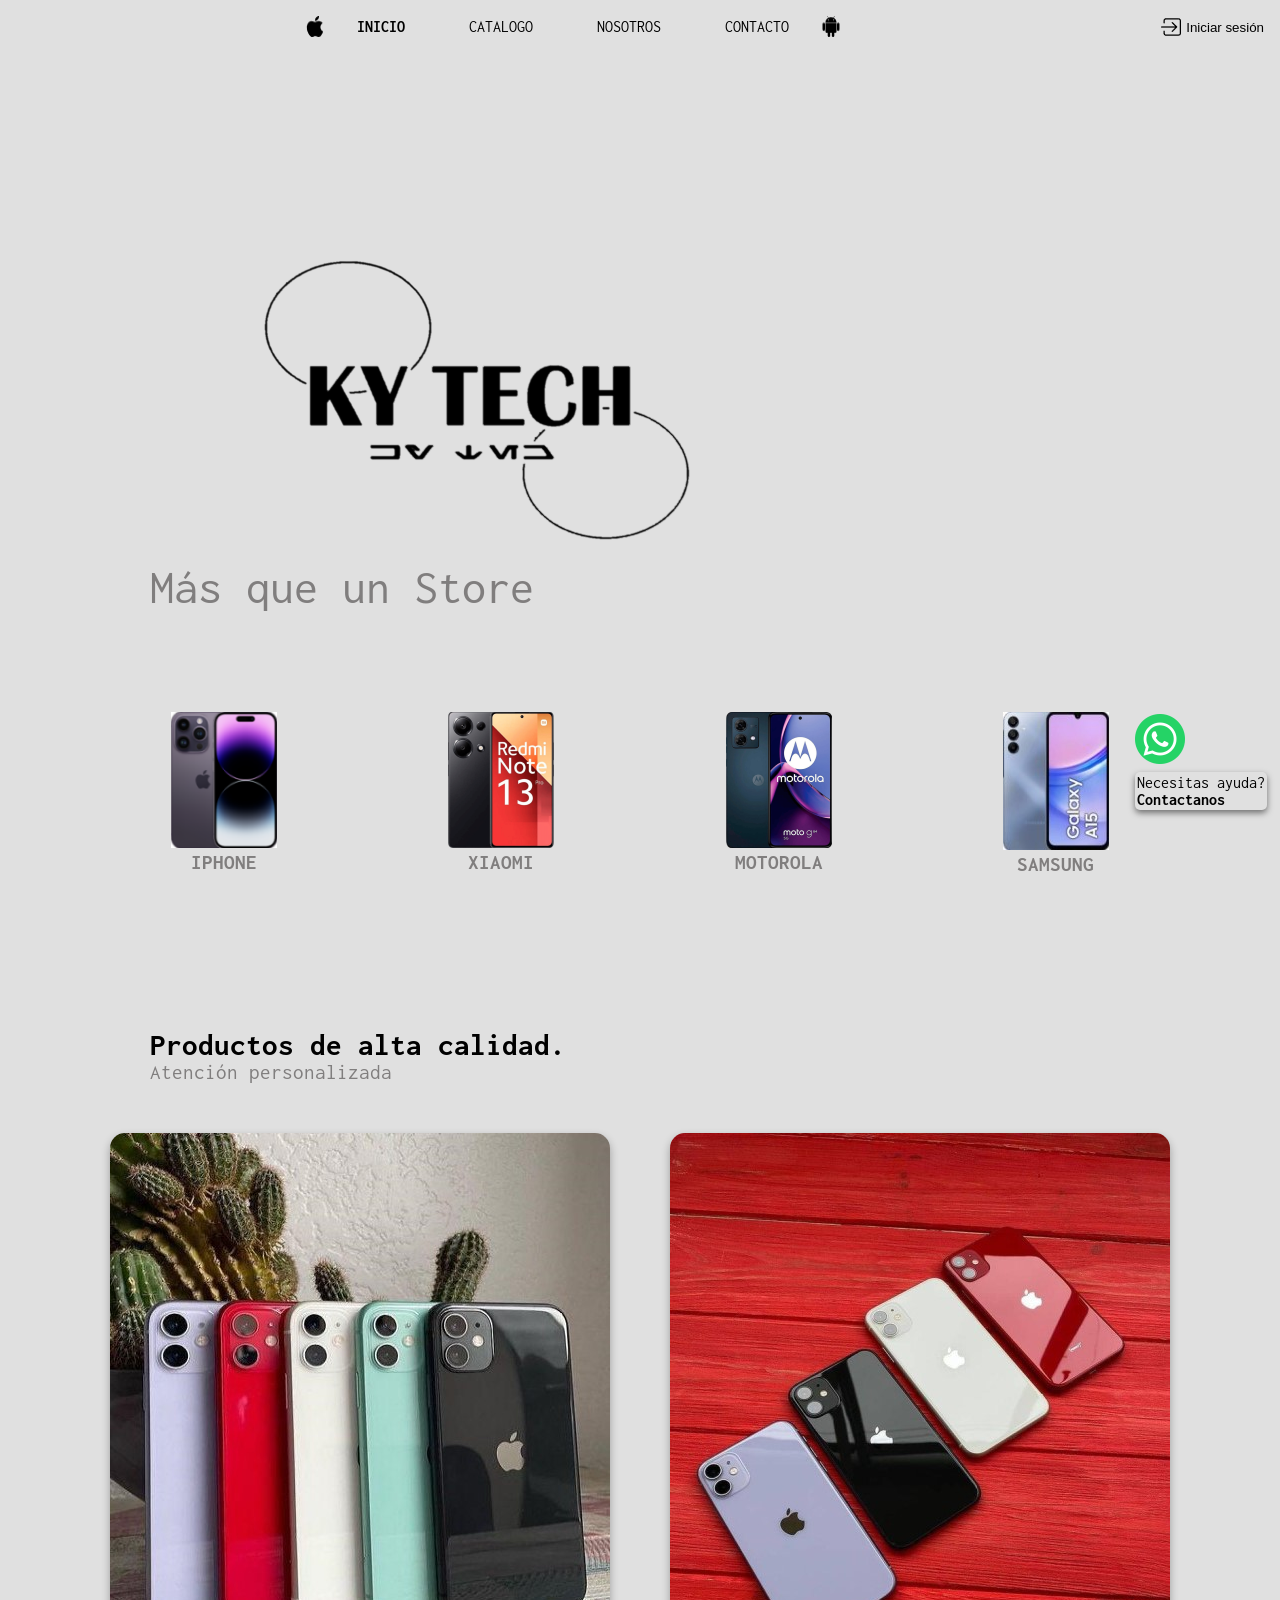
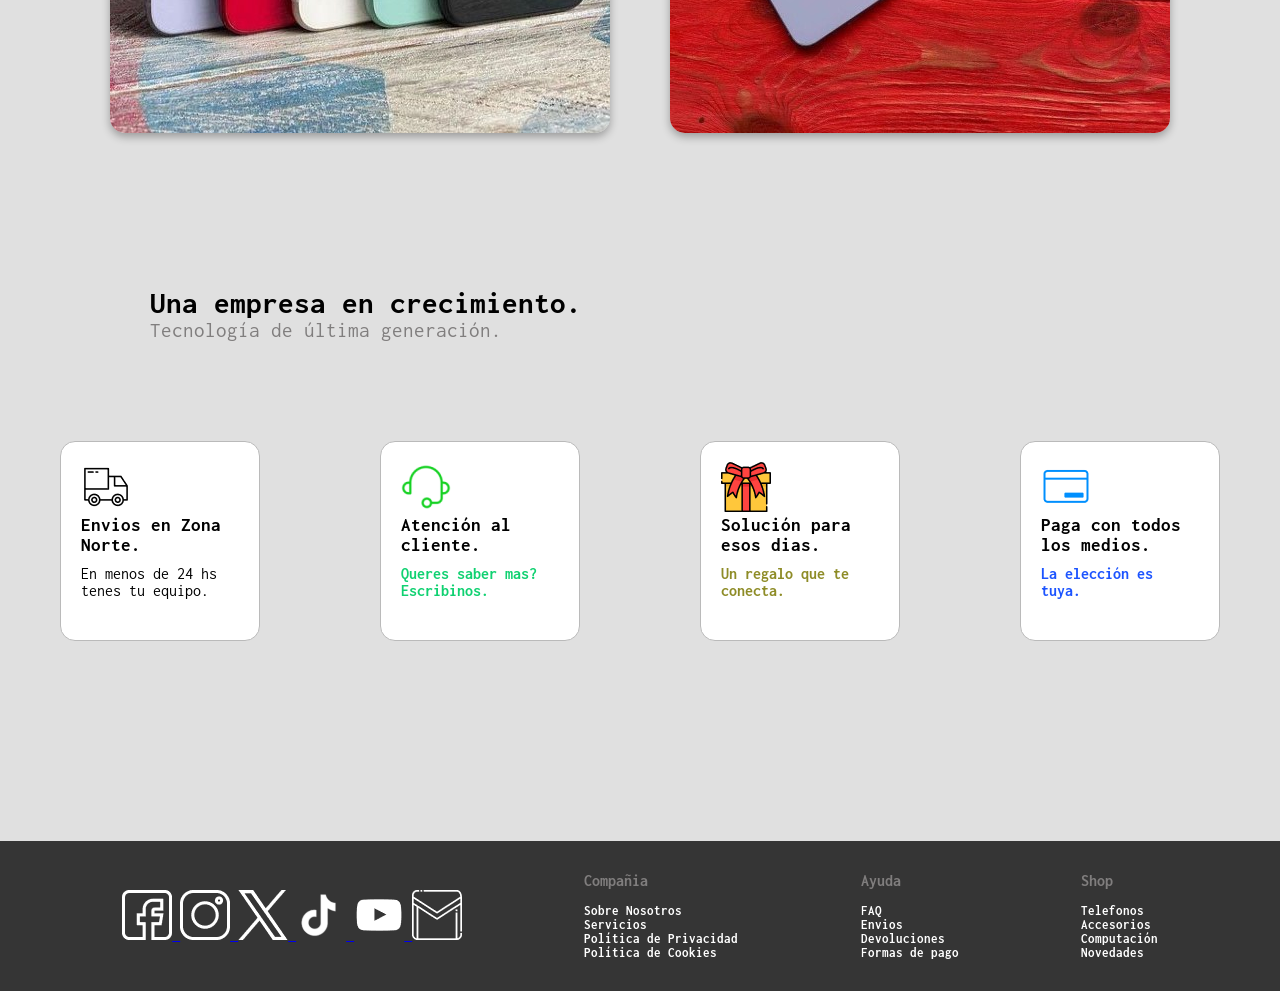
==== index.html @ 054b1865 "telefono en whatsapp y actualice README" ====
<!DOCTYPE html>
<html lang="en">
<head>
    <meta charset="UTF-8">
    <meta name="viewport" content="width=device-width, initial-scale=1.0">
    <!-- JS -->
    <script defer src="./Js/sesion.js"></script>  
    <!-- CSS -->
    <link rel="stylesheet" href="./Style/style.css">
    <!-- FONTS Y FAVICON-->
    <link rel="preconnect" href="https://fonts.googleapis.com">
    <link rel="preconnect" href="https://fonts.gstatic.com" crossorigin>
    <link href="https://fonts.googleapis.com/css2?family=Inconsolata:wght@200..900&family=Pixelify+Sans:wght@400..700&display=swap" rel="stylesheet">
    <link rel="icon" href="./Assets/icons/android.png">
    <title>Inicio</title>
</head>
<body>
    <header>
        <div class="logo">
            <i class="bi bi-arrow-left"></i>
        </div>
        <div class="menuPrincipal">
            <img src="./assets/icons/apple.png" alt="icono apple">
            <ul class="menuPrincipalLista">
                <li class="selected"><a href="./index.html">inicio</a></li>
                <li><a href="./Pages/catalogo.html">catalogo</a></li>
                <li><a href="./Pages/nosotros.html">nosotros</a></li>
                <li><a href="./Pages/contacto.html">contacto</a></li>
            </ul>
            <img src="./assets/icons/android.png" alt="icono celular">
        </div>
        <div class="menuHidden"> 
            <input type="checkbox" class="toggle"> 
            <label for="toggle"><img class="hamburguesa" src="./assets/icons/menu1.png" alt="icono de menu desplegable"></label> 
            <nav class="menu">
                <ul>   
                    <li><a class="activo" href="./index.html">inicio</a></li>
                    <li><a href="./Pages/catalogo.html">catalogo</a></li>
                    <li><a href="./Pages/nosotros.html">nosotros</a></li>
                    <li><a href="./Pages/contacto.html">contacto</a></li>
                </ul>
            </nav>     
        </div>    
        <div class="log">
            <img src="./assets/icons/sesion.png" alt="icono de inicio de sesión">
            <div class="logIn">
                <button class="botonLog"><a id="botonCambiar" href="./Pages/registro.html">Iniciar sesión</a></button>
            </div>
            <div class="logOut"></div>
        </div>
    </header>
    <main>
        <div class="cabecera">
            <section class="titulo">
                <div id="logoTitulo"><img src="./assets/images/Ky Tech.png" alt="logo Ky Tech"></div>
                <p>Más que un Store</p>
            </section>    
        </div>
        <section class="marca">
            <div class="modelo">
                <a href="./Pages/catalogo.html">
                    <img src="./assets/images/iphone.png" alt="imagen de Iphone 11">
                    <p>Iphone</p>
                </a>
            </div>
            <div class="modelo">
                <a href="./Pages/catalogo.html">
                    <img src="./assets/images/Xiaomi.png" alt="Imagen de Xiaomi NOTE 13">
                    <p>Xiaomi</p>
                </a>
            </div>
            <div class="modelo">
                <a href="./Pages/catalogo.html">
                    <img src="./assets/images/Motorola.png" alt="Imagen de Motorola G84">
                    <p>Motorola</p>
                </a>        
            </div>
            <div class="modelo">
                <a href="./Pages/catalogo.html">
                    <img src="./assets/images/samsung.jpg" alt="Imagen de Samsung A15">
                    <p>Samsung</p>
                </a>
            </div>
        </section>
        <section class="seccion">
            <h2>Productos de alta calidad.</h2>
            <p>Atención personalizada</p>
        </section>
        <section id="publicidad">
            <a href="./Pages/Catalogo.html" id="uno" target="_blank"><img src="./assets/images/publicidad1.jpg" alt="imagen de telefonos Iphone"></a>
            <a href="./Pages/Catalogo.html" id="dos" target="_blank"><img src="./assets/images/publicidad2.jpg" alt="imagen de telefonos Iphone"></a>
        </section>
        <section class="seccion">
        <h2>Una empresa en crecimiento.</h2>
        <p>Tecnología de última generación.</p>
        </section>
        <section id="botones">
            <div class="botones">
                <a href="">
                    <img src="./assets/icons/camion.png" alt="icono de un camion">
                    <h3>Envios en Zona Norte.</h3>
                    <p>En menos de 24 hs tenes tu equipo.</p>
                </a>
            </div>
            <div class="botones">
                <a href="">
                    <img src="./assets/icons/auriculares.png" alt="icono de atencion al cliente">
                    <h3>Atención al cliente.</h3>
                    <p id="auriculares">Queres saber mas? Escribinos.</p>
                </a>
            </div>
            <div class="botones">
                <a href="">
                    <img src="./assets/icons/caja-de-regalo.png" alt="icono de regalo">
                    <h3>Solución para esos dias.</h3>
                    <p id="regalo">Un regalo que te conecta.</p>
                </a>
            </div>
            <div class="botones">
                <a href="">
                    <img src="./assets/icons/comprar.png" alt="icono de una tarjeta de crédito">
                    <h3>Paga con todos los medios.</h3>
                    <p id="tarjeta">La elección es tuya.</p>
                </a>
            </div>
        </section>
    </main>
    <footer>
        <div class="footer">
            <div class="redes">
                <a href="https://www.facebook.com/profile.php?id=61588378361395" target="_blank">
                    <img src="./assets/icons/facebook.png" alt="icono de Facebook">
                </a>
                <a href="https://www.instagram.com/kyberkytech/" target="_blank">
                    <img src="./assets/icons/instagram.png" alt="icono de Instagram">
                </a>
                <a href="https://x.com/KyTech_Ok" target="_blank">
                    <img src="./assets/icons/twitter.png" alt="icono de Twitter">
                </a>
                <a href="https://www.tiktok.com/@kytech_ok" target="_blank">
                    <img src="./assets/icons/tiktok2.png" alt="icono de TikTok">
                </a>
                <a href="https://www.youtube.com/@KyTech_Ok" target="_blank">
                    <img src="./assets/icons/youtube2.png" alt="icono de Youtube">
                </a>
                <a href="mailto:info@kytech.com.ar" target="_blank">
                    <img src="./assets/icons/gmail.png" alt="icono de Gmail">
                </a>
            </div>
            <div class="item1">
                <h4>Compañia</h4>
                <a href="./Pages/nosotros.html" target="_blank"><h5>Sobre Nosotros</h5></a>
                <a href="./Pages/nosotros.html" target="_blank"><h5>Servicios</h5></a>
                <a href="./Pages/construccion.html" target="_blank"><h5>Política de Privacidad</h5></a>
                <a href="./Pages/construccion.html" target="_blank"><h5>Política de Cookies</h5></a>
            </div>
            <div class="item2">
                <h4>Ayuda</h4>
                <a href="./Pages/construccion.html" target="_blank"><h5>FAQ</h5></a>
                <a href="./Pages/construccion.html" target="_blank"><h5>Envios</h5></a>
                <a href="./Pages/construccion.html" target="_blank"><h5>Devoluciones</h5></a>
                <a href="./Pages/construccion.html" target="_blank"><h5>Formas de pago</h5></a>
            </div>
            <div class="item3">
                <h4>Shop</h4>
                <a href="./Pages/catalogo.html" target="_blank"><h5>Telefonos</h5></a>
                <a href="./Pages/catalogo.html" target="_blank"><h5>Accesorios</h5></a>
                <a href="./Pages/catalogo.html" target="_blank"><h5>Computación</h5></a>
                <a href="./Pages/catalogo.html" target="_blank"><h5>Novedades</h5></a>
            </div>
        </div>
        <section class="whatsapp">
            <a href="https://wa.me/5491136682292?text=Hola%20quiero%20hacer%20una%20consulta" target="_blank">
                <img src="./assets/icons/social.png" alt="icono de whatsapp">
                <p>Necesitas ayuda?<br><b>Contactanos</b></p>
            </a>
        </section>
    </footer>
</body>
</html>
---- Style/style.css ----
:root {
  --clr-white:rgb(255, 255, 255);
  --clr-pale:rgb(224, 224, 224);
  --clr-black:rgb(0, 0, 0);
  --clr-grey:rgb(128, 126, 126);
  --clr-darkGrey: rgb(53, 53, 53);
  --clr-red: rgb(253, 48, 48);
}

* {
  margin: 0;
  padding: 0;
  box-sizing: border-box;
}

html, body {
    height: 100%;
    margin: 0;
    display: flex;
    flex-direction: column;
    justify-content: space-between;
    font-family: "Inconsolata", monospace;
    font-optical-sizing: auto;
    font-weight: 400;
    font-style: normal;
    font-variation-settings: "wdth" 100;
  }

body {
    background-color: var(--clr-pale);
}

h1, h2, h3, h4, p {
  cursor:default;
}

/*  *//*  *//*  *//*  *//*  *//*  *//*  *//* NAVBAR *//*  *//*  *//*  *//*  *//*  *//*  *//*  */

header{
  display: flex;
  flex-direction: row;
  justify-content: space-between;
}

.logo {
  color: var(--clr-pale);
}

.menuPrincipal {
  display: flex;
  flex-direction: row;
  padding: 1rem;
}

.menuPrincipal img {
  align-items: center;
}

.menuPrincipalLista{
  display: flex;
  justify-content: center;
}

.menuPrincipalLista li {
  margin: 0 30px;
}

.menuPrincipalLista a {
  position: relative;
  display: block;
  padding: 2px;
}

.menuPrincipalLista a::before {
  content: '';
  position: absolute;
  bottom: 0;
  left: 0;
  width: 100%;
  height: 2px;
  background: linear-gradient(to right, rgb(0, 0, 0), rgb(46, 46, 46), rgb(93, 93, 93));
  z-index: 1;
  transform: scaleX(0);
  transform-origin: center;
  transition: transform 0.5s ease-in-out;
}

.menuPrincipalLista a:hover::before {
  transform: scaleX(1);
}

.botonLog a {
  text-decoration: none;
  color: var(--clr-black);
}

ul li {
  list-style: none;
}

ul li a {
  text-decoration: none;
  list-style: none;
  color: var(--clr-black);
  text-transform: uppercase;
}

.selected a {
  color: var(--clr-black);
  font-weight: 700;
}

.log {
  display: flex;
  flex-direction: row;
  align-items: center;
  padding: 1rem;
}

.botonLog {
  border: none; 
  color: var(--clr-black);
  background-color: var(--clr-pale);
  padding-left: 5px;
  cursor:pointer;
}

.botonLog:hover {
  border: none; 
  color: var(--clr-black);
  background-color: var(--clr-pale);
  box-shadow: none;
}

.menuHidden {
  display: none;
  background-color: var(--clr-pale);
  width: 100%;
  margin: 0;
  padding: 5px 0; 
}

.menuHidden #toggle {
  cursor: pointer; 
}

.menuHidden label {
  cursor: pointer; 
}

.menuHidden .menu {
  padding: 0px 20px; 
}

.menuHidden .menu ul {
  display: flex;
  flex-direction: row;
  justify-content: space-evenly;
  height: 100%; 
}

.menuHidden .menu ul li {
  padding-left: 5px;
  height: 100%;
  list-style: none; 
}

.menuHidden .menu ul li a {
  width: 100%;
  height: 100%;
  background-color: var(--clr-pale);
  font-size: large;
  font-weight: 900;
  text-decoration: none;
  color: var(--clr-grey);
  text-transform: uppercase;
  transition: all 300ms ease; 
}

.menuHidden .menu ul li a:hover {
  box-shadow: 0 0 10px 0 var(--clr-grey) inset, 0 0 10px 4px var(--clr-grey); 
}

.menuHidden .menu ul li img {
  padding-left: 10px; 
}

.header_inferior .menu ul .activo {
  color: rgba(80, 78, 78, 0.8); 
}

/*  *//*  *//*  *//*  *//*  *//*  *//* BODY *//*  *//*  *//*  *//*  *//*  *//*  *//*  *//*  */

.nombre {
  color: var(--clr-black);
}

.cabecera {
  display: flex;
  flex-direction: row;
  justify-content: space-between;
  padding: 200px 0 100px 0;
}

.titulo {
  padding-left: 150px;
  font-size: 3rem;
}

.titulo p {
  color: var(--clr-grey);
}

#logoTitulo {
  align-items: center;
}

.marca {
  display: flex;
  flex-direction: row;
  justify-content: space-evenly;
}

.modelo p {
  font-weight: 700;
  font-size: 1.3rem;
  color: var(--clr-grey);
  text-align: center;
}

.modelo a {
  text-decoration: none;
  color: var(--clr-black);
}

.modelo a:hover {
  text-decoration: underline;
}

#publicidad {
  display: flex;
  justify-content:space-evenly;
  margin: 50px;
}

#publicidad img {
  transform: scale(1);
  transition: transform 0.5s ease-out, box-shadow 0.5s ease-out, border-radius 0.5s ease-out;
  box-shadow: 0px 4px 8px rgba(0, 0, 0, 0.3);
  border-radius: 15px;
}

#publicidad img:hover {
  transform: scale(1.02);
  transition: transform 0.3s ease;
  border-radius: 15px;
  box-shadow: 0px 6px 12px rgba(0, 0, 0, 0.4);
}

.seccion {
  margin: 150px 0 0 150px;
  font-size: 1.3rem;
}

.seccion p {
  color: var(--clr-grey);
}

/*  *//*  *//*  *//*  *//*  *//*  *//* BOTONES *//*  *//*  *//*  *//*  *//*  *//*  *//*  *//*  */

#botones {
  display: flex;
  flex-direction: row;
  justify-content:space-around;
  margin: 100px 0 200px 0;
}

.botones {
  background-color: var(--clr-white);
  border: 0.5px solid rgb(186, 186, 186);
  padding: 20px;
  border-radius: 15px;
  height: 200px;
  width: 200px;
}

.botones:hover {
  transform: scale(1.02);
  transition: transform 0.3s ease;
  border-radius: 15px;
  box-shadow: 0px 6px 12px rgba(0, 0, 0, 0.4);
}

.botones p {
  margin-top: 10px;
  color: var(--clr-black);
}

.botones a {
  text-decoration: none;
}

.botones h3 {
  color: var(--clr-black);
}

#auriculares {
  font-weight: 700;
  color: rgb(16, 209, 113);
}

#regalo {
  font-weight: 700;
  color: rgb(142, 140, 39);
}

#tarjeta {
  font-weight: 700;
  color: rgb(28, 84, 255);
}

/*  *//*  *//*  *//*  *//*  *//*  *//* FOOTER *//*  *//*  *//*  *//*  *//*  *//*  *//*  *//*  */

footer{
  width: 100%;
}

.footer {
  display: flex;
  justify-content: space-evenly;
  height: 150px;
  background-color: var(--clr-darkGrey);
  align-items: center;
}

.item1 a {
  text-decoration: none;
}

.item2 a {
  text-decoration: none;
}

.item3 a {
  text-decoration: none;
}

h4 {
  margin-bottom: 15px;
  color: var(--clr-grey);
}

h5 {
  color: var(--clr-white);
}

h5:hover {
  color: rgb(141, 141, 141);
}

/*  *//*  *//*  *//*  *//*  *//*  *//* BOTON WHATSAPP *//*  *//*  *//*  *//*  *//*  *//*  *//*  *//*  */

.whatsapp {
  position: fixed;
  bottom: 10%;
  right: 1%;
}

.whatsapp a {
  text-decoration: none;
}

.whatsapp p {
  color: var(--clr-black);
  background-color: var(--clr-pale);
  margin-top: 5px;
  padding: 2px;
  border-radius: 5px;
  box-shadow: 0px 3px 6px rgba(0, 0, 0, 0.5);
}

/*  *//*  *//*  *//*  *//*  *//*  *//* PAGINA EN CONSTRUCCION *//*  *//*  *//*  *//*  *//*  *//*  *//*  *//*  */

#construccion {
  background: url(../assets/images/en_desarrollo.png) no-repeat center;
}

/*  *//*  *//*  *//*  *//*  *//*  *//* PAGINA NOSOTROS *//*  *//*  *//*  *//*  *//*  *//*  *//*  *//*  *//*  */

#tituloNosotros {
  text-align: center;
  font-size: 3rem;
  color: var(--clr-grey);
  padding: 100px 0;

}

.nosotros {
  display: flex;
  flex-direction: row;
}

.nosotrosParrafo {
  font-size: 1rem;
  padding: 50px;
  text-align: justify;
}

.nosotros img {
  margin: 20px;
  border-radius: 1rem;
}

/*  *//*  *//*  *//*  *//*  *//*  *//* PAGINA CONTACTO *//*  *//*  *//*  *//*  *//*  *//*  *//*  *//*  *//*  */

#mainContacto {
  display: flex;
  flex-direction: row;
  justify-content: space-between;
}

#info {
  display: flex;
  flex-direction: column;
  align-items: center;
  justify-content: center;
  background-color: var(--clr-darkGrey);
  border-radius: 1rem;
  margin-left: 10px;
  transition: box-shadow 0.3s ease-in-out;
}

#info:hover{
  box-shadow: 5px 8px 16px rgba(0, 0, 0, 0.6);
}

#tituloContacto {
  color: var(--clr-white);
}

#tituloContacto2 {
  color: var(--clr-white);
}

#parrafoContacto {
  color: var(--clr-white);
  margin: 20px 100px;
  text-align:justify;
}

#formulario {
  display: flex;
  flex-direction: column;
  align-items: center;
}

form {
  padding: 30px 200px 0 200px;
  display: flex;
  flex-direction: column;
  align-items: center;
}

#nombreContacto, #apellidoContacto, #email, #telefono {
  width: 300px;
  height: 30px;
  background-color: var(--clr-pale);
  border-style: none;
  border-bottom-style: double;
}

input:focus {
  outline: none;
}

textarea {
  width: 300px;
  background-color: var(--clr-pale);
}

#enviar {
  border: none; 
  color: var(--clr-white); 
  padding: 14px 28px; 
  cursor: pointer; 
  border-radius: 5px; 
  margin: 5px;
  background-color: var(--clr-darkGrey);
  transition: box-shadow 0.3s ease-in-out;
}

#enviar:hover {
  color: var(--clr-black);
  background-color: rgb(175, 175, 175);
  box-shadow: 0px 8px 16px rgba(0, 0, 0, 0.3);
}

#estamos {
  font-size: 2rem;
  color: var(--clr-white);
}

/*  *//*  *//*  *//*  *//*  *//*  *//* PAGINA CATALOGO *//*  *//*  *//*  *//*  *//*  *//*  *//*  *//*  *//*  */

.mainCompras {
  display: grid;
  grid-template-columns: 1fr 4fr;
}

aside {
  padding: 3rem 2rem;
  padding-right: 0;
  position: sticky;
  top: 0;
  display: flex;
  flex-direction: column;
  justify-content: start;
}

.botonMenu {
  background-color: transparent;
  color: var(--clr-black);
  border: 0;
  font-size: 1rem;
  cursor: pointer;
  display: flex;
  align-items: center;
  gap: 1rem;
  padding: 1rem;
  font-size: 0.9rem;
  font-weight: 600;
}

.botonCarrito {
  font-size: 1.1rem;
  font-weight: 800;
  color: var(--clr-black);
  margin-top: 2rem;
}

#numero1 {
  background-color: var(--clr-black);
  color: var(--clr-pale);
  padding: .25rem;
  border-radius: .25rem;
}

#marcas {
  display: flex;
  flex-direction: column;
  gap: 0.5rem;
  position: fixed;
  text-transform: uppercase;
  font-weight: bold;
}

#marcas p {
  color: var(--clr-red);
  margin: 50px 0 20px 0;
}

#marcas li {
  cursor: pointer;
}

.marca-item:hover {
  background-color: var(--clr-white);
}

#items {
  display: flex;
  flex-direction: column;
  background-color: var(--clr-white);
  margin: 10px;
  margin-left: 0;
  border-radius: 20px;
  padding: 20px 0;
  overflow: hidden;
  max-width: 100%;
}

#items input{
  margin: 0 5px;
  width: 30%;
}

#items button{
  margin: 0 5px;
  padding: 6px;
}

.headCatalogo{
  display: flex;
  flex-direction: row;
  justify-content: start;
  align-items: center;
}

.headCatalogo #select1 {
  margin-right: 20px;
}

.headCatalogo #select2 {
  margin-left: 2px;
}

#tituloCatalogo {
  padding: 30px 0 30px 50px;
  color: var(--clr-grey);
  text-transform: uppercase;
}

#contenedorProductos{
  display: grid;
  grid-template-columns: repeat(4, 1fr);
  gap: 20px;
  padding: 20px;
  box-sizing: border-box;
  justify-items: center;
}

#contenedorProductos div h3{
  margin: 5px;
}

#contenedorProductos div p{
  margin: 2px 5px;
}

.contenedor {
  margin-left: 20px;
}

.productoImagen {
  max-width: 100%;
  border-radius: 30px;
}

.modelo {
  padding-bottom: 3px;
  text-transform: uppercase;
}

.precio {
  padding-bottom: 7px;
}

.agregar {
  border: 2px solid var(--clr-grey);
  border-radius: 5px;
  background-color:var(--clr-grey);
  color: var(--clr-pale);
  padding: 10px;
  text-transform: uppercase;
  cursor: pointer;
  margin-bottom: 20px;
  transition: box-shadow 0.3s ease-in-out;
}

.agregar:hover {
  color: var(--clr-black);
  background-color: rgb(175, 175, 175);
  box-shadow: 0px 8px 16px rgba(0, 0, 0, 0.3);
}

/*  *//*  *//*  *//*  *//*  *//*  *//* PAGINA CARRITO *//*  *//*  *//*  *//*  *//*  *//*  *//*  *//*  *//*  */

#items {
  background-color: var(--clr-white);
}

#items h4 {
  margin: 40px 40px 10px 40px;
  color: var(--clr-black);
  font-weight: bold;
  text-transform: uppercase;
}

#items #total {
  margin: 0 10px 0 40px;
  color: rgb(255, 116, 116);
  width: fit-content;
  text-align: center;
}

#items #vaciar{
  margin: 40px 40px 10px 40px;
  border: 2px solid var(--clr-grey);
  border-radius: 5px;
  background-color:var(--clr-red);
  color: var(--clr-pale);
  padding: 10px;
  text-transform: uppercase;
  cursor: pointer;
  margin-bottom: 20px;
  transition: box-shadow 0.3s ease-in-out;
}

#items #vaciar:hover {
  color: var(--clr-black);
  background-color: rgb(255, 139, 139);
  box-shadow: 0px 8px 16px rgba(0, 0, 0, 0.3);
}

.itemCarrito {
  display: flex;
  text-align: center;
  align-items: center;
  margin: 0 20px;
}

.itemCarrito div {
  width: 100%;
}

.botonVolver {
  font-size: 1rem;
}

#contenedorCarrito {
  display: flex;
  flex-direction: column;
  gap: 1.5rem;
  margin: 0 40px;
}

.carritoVacio {
  font-size: 1.5rem;
  color: var(--clr-grey);
  font-weight: 400;
  margin-left: 50px;
}

.carritoProductos {
  display: flex;
  flex-direction: column;
  gap: 1rem;
}

.carritoProducto {
  display: flex;
  justify-content: space-between;
  align-items: center;
  background-color: var(--clr-pale);
  color: var(--clr-grey);
  padding: .5rem;
  padding-right: 1.5rem;
  border-radius: 10px;
}

.carritoProducto div {
  width: 100%;
}

.carritoProducto div small {
  color: var(--clr-black);
  font-weight: bold;
}

.carritoProductoEliminar {
  border: 0;
  border-radius: 5px;
  background-color: transparent;
  color: rgb(255, 0, 0);
  cursor: pointer;
  background-color: var(--clr-white);
  padding: 5px;
  cursor: pointer;
}

.carritoProductoEliminar:hover {
  background-color: var(--clr-pale);
  box-shadow: 0px 2px 4px rgba(0, 0, 0, 0.3);
}

#total {
  color: var(--clr-black);
  font-weight: 900;
  caret-color: transparent;
  user-select: none; 
  pointer-events: none;
}

.deleteCarrito {
  color: var(--clr-white);
  background-color: var(--clr-red);
  padding: 2px;
  border-radius: 3px;
  border: 1px solid var(--clr-dark);
  cursor: pointer;
}

.deleteCarrito:hover {
  color: var(--clr-red);
  background-color: var(--clr-pale);
  box-shadow: 0px 8px 16px rgba(243, 40, 40, 0.3);
}

#finalizarCompra {
  background-color: rgb(11, 24, 146);
  padding: 2px;
  border-radius: 3px;
  border: 1px solid var(--clr-dark);
  color: var(--clr-white);
}

#finalizarCompra:hover {
  color: var(--clr-darkGrey);
  background-color: rgb(38, 84, 184);
  box-shadow: 0px 8px 16px rgba(243, 40, 40, 0.3);
  color: var(--clr-pale);
}

#menuTotal div {
  align-items: center;
}

#menuTotal div img {
  margin: 0 10px 0 40px;
}

#cancelar {
  border: none; 
  color: var(--clr-black);
  background-color: var(--clr-pale);
  cursor:pointer;
}

#cancelar:hover {
  border: none; 
  color: var(--clr-pale);
  background-color: var(--clr-black);
  box-shadow: none;
}

.modificarCantidad{
  display: flex;
  flex-direction: row;
  align-items: center;
  justify-content: center;
}

.disminuir, .incrementar{
  background-color: rgb(68, 89, 109);
  color: var(--clr-white);
  cursor: pointer;
  border-radius: 5px;
}

.cantidad{
  font-weight: 900;
  color: var(--clr-red);
}

/*  *//*  *//*  *//*  *//*  *//*  *//* LOGIN *//*  *//*  *//*  *//*  *//*  *//*  *//*  *//*  *//*  */

.form {
  height: 100px;
  display: flex;
  align-items: center;
}

.tituloLogin {
  padding-bottom: 10px;
}

.formularioLogin{
  height: 65vh;
}

.formularioLogin input {
  width: 250px;
  height: 40px;
  background-color: var(--clr-pale);
  border: 2px solid var(--clr-grey);
  padding-left: 5px;
}

.formularioLogin input:focus {
  outline: none;
}

.textoLogin{
  padding: 10px 0;
}

.textoLogin a{
  text-decoration: none;
  color: var(--clr-black);
}

.botonLogin {
  border: 2px solid var(--clr-grey);
  border-radius: 5px;
  background-color:var(--clr-grey);
  color: var(--clr-pale);
  padding: 10px;
  text-transform: uppercase;
  cursor: pointer;
  margin-bottom: 20px;
  transition: box-shadow 0.3s ease-in-out;
}

.botonLogin:hover {
  color: var(--clr-black);
  background-color: rgb(175, 175, 175);
  box-shadow: 0px 8px 16px rgba(0, 0, 0, 0.3);
}

.form {
  display: flex;
  flex-direction: column;
}

#contrasenaIncorrecta {
  font-weight: bold;
  color: var(--clr-black);
}

#logoutBoton{
  border: 1px solid var(--clr-grey);
  border-radius: 5px;
  background-color:var(--clr-darkGrey);
  color: var(--clr-pale);
  padding: 1px;
  cursor: pointer;
  transition: box-shadow 0.3s ease-in-out;
}

#logoutBoton:hover {
  color: var(--clr-black);
  background-color: rgb(175, 175, 175);
  box-shadow: 0px 8px 16px rgba(0, 0, 0, 0.3);
}

/*  *//*  *//*  *//*  *//*  *//*  *//* TICKET *//*  *//*  *//*  *//*  *//*  *//*  *//*  *//*  *//*  */

#bodyTicket{
  display: flex;
  flex-direction: column;
  align-items: center;
  justify-content: center;
  padding-top: 50px;
  margin-top: 50px;
  background: url(../Assets/images/ticket.jpg) no-repeat center;
}

#datosUsuario, #productosCarrito{
  padding: 50px ;
  text-align: center;
}

#totalCompra {
  padding-bottom: 100px;
}

#volverInicio {
  border: 1px solid var(--clr-white);
  border-radius: 5px;
  background-color:var(--clr-red);
  color: var(--clr-pale);
  padding: 10px;
  cursor: pointer;
  transition: box-shadow 0.3s ease-in-out;
}

#volverInicio:hover {
  color: var(--clr-black);
  background-color: rgb(175, 175, 175);
  box-shadow: 0px 8px 16px rgba(0, 0, 0, 0.3);
}

/*  *//*  *//*  *//*  *//*  *//*  *//* MEDIA QUERIES *//*  *//*  *//*  *//*  *//*  *//*  *//*  *//*  *//*  */

@media screen and (max-width: 1201px) {
 #publicidad {
    display: flex;
    flex-direction: column;
    align-items: center;
  }
  #uno {
    margin-bottom: 20px;
  }
}

@media screen and (max-width: 992px) {

}

@media screen and (max-width: 768px) {
  .menuPrincipal{
    display: none;
  }

  .menuHidden {
    display: block;
    background-color: var(--clr-pale);
    width: 100%;
    margin: 0;
    padding: 5px 0; 
  }

  .menuHidden label {
    display: initial;
  }

  .menuHidden .menu {
    top: 100%;
    left: 0;
    right: 0;
    display: none;
    padding: 0;
    margin: 0 0 0 30px;
  }

  .menuHidden .menu ul {
    display: flex;
    flex-direction: column;
    justify-content: space-evenly;

    height: 100%; 
  }

  .menuHidden .toggle:checked + label + .menu {
    display: block;
  }

  .titulo{
    padding-left: 100px;
    font-size: 2.5rem;
  }
  .seccion{
    margin-left: 100px;
  }
}

@media screen and (max-width: 600px) {
  
}
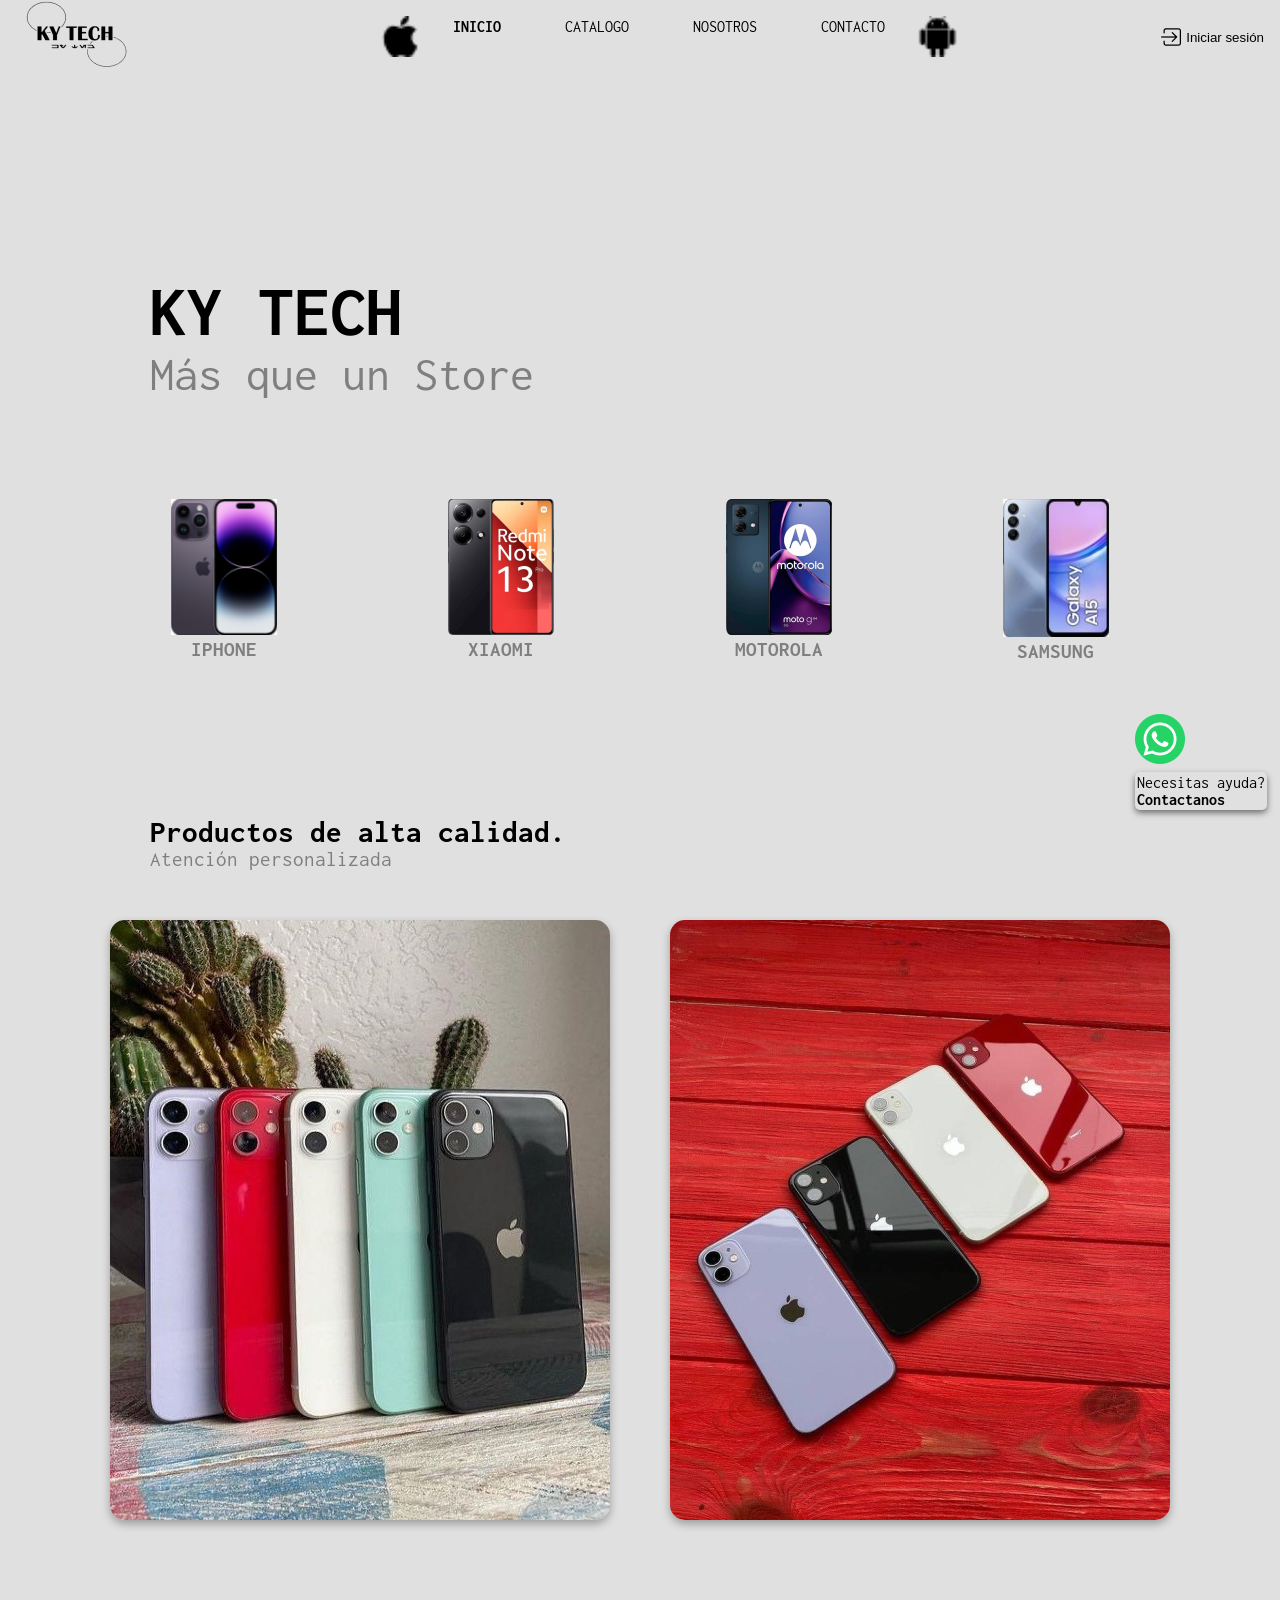
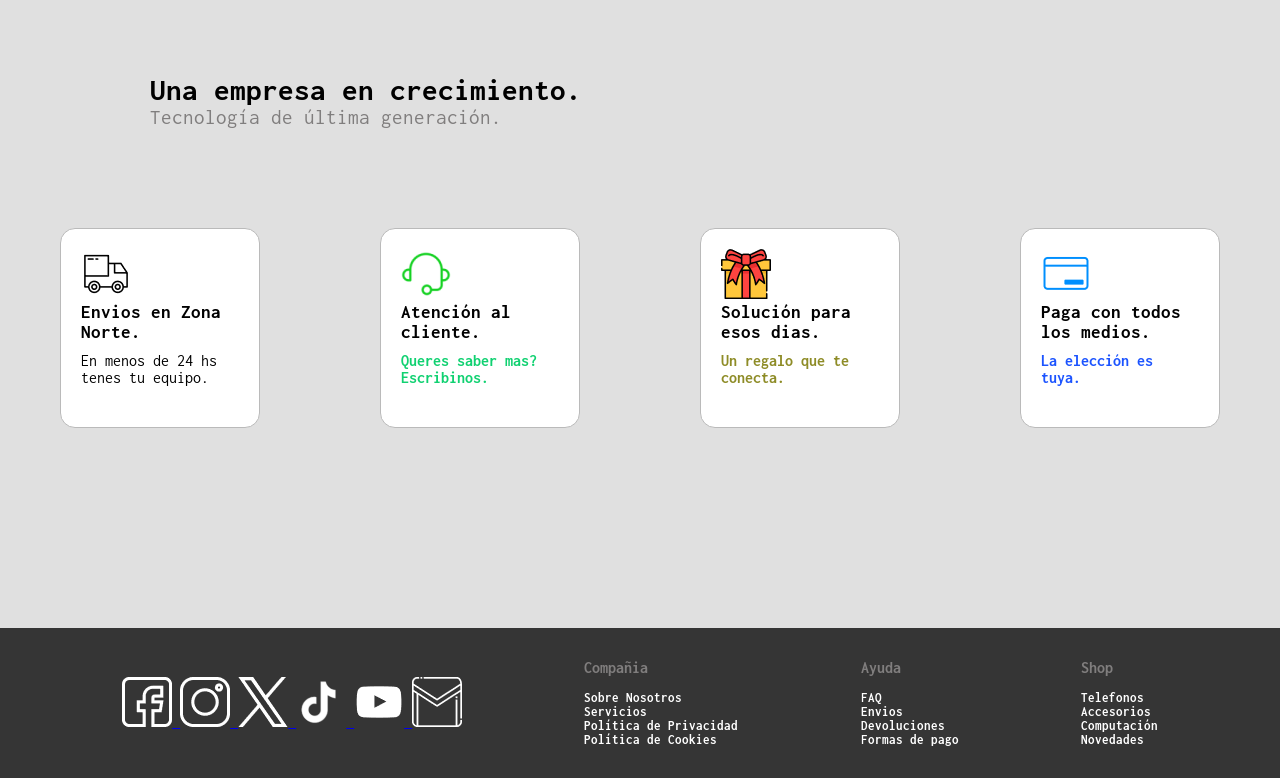
==== commit 0835fe40: "logo en header" ====
--- a/index.html
+++ b/index.html
@@ -17,6 +17,7 @@
 <body>
     <header>
         <div class="logo">
+            <img src="./assets/images/Ky Tech.png" alt="logo Ky T   ech">
             <i class="bi bi-arrow-left"></i>
         </div>
         <div class="menuPrincipal">
@@ -52,7 +53,7 @@
     <main>
         <div class="cabecera">
             <section class="titulo">
-                <div id="logoTitulo"><img src="./assets/images/Ky Tech.png" alt="logo Ky Tech"></div>
+                <h1>KY TECH</h1>
                 <p>Más que un Store</p>
             </section>    
         </div>
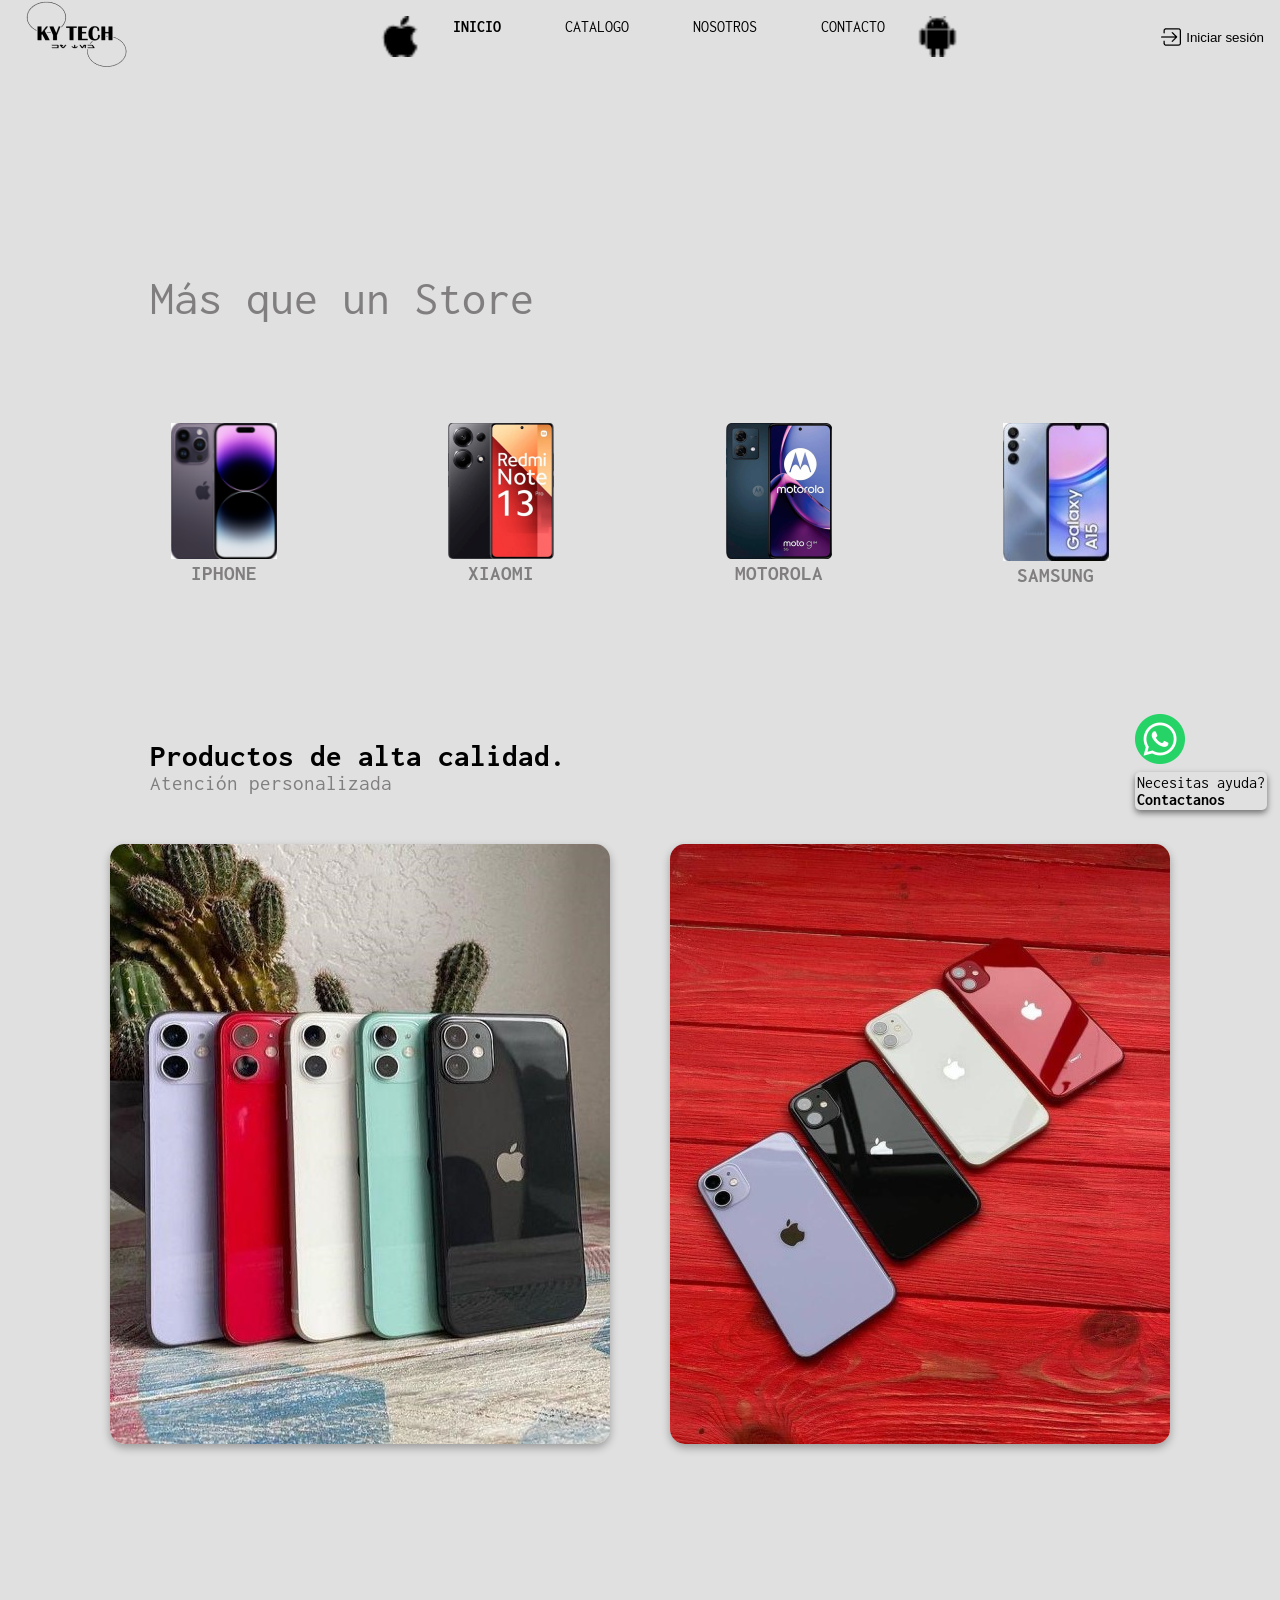
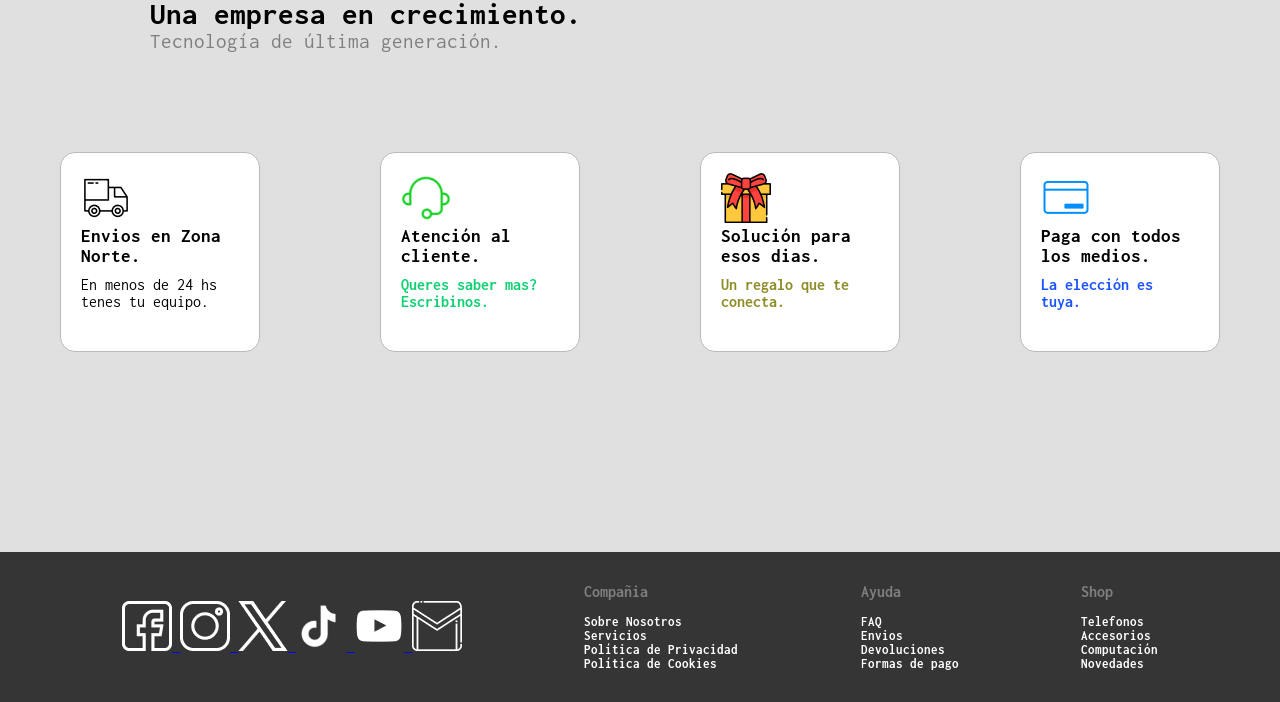
==== commit efccf5c8: "politica de privacidad y cookies" ====
--- a/index.html
+++ b/index.html
@@ -17,7 +17,7 @@
 <body>
     <header>
         <div class="logo">
-            <img src="./assets/images/Ky Tech.png" alt="logo Ky T   ech">
+            <img src="./assets/images/Ky Tech.png" alt="logo Ky Tech">
             <i class="bi bi-arrow-left"></i>
         </div>
         <div class="menuPrincipal">
@@ -53,7 +53,6 @@
     <main>
         <div class="cabecera">
             <section class="titulo">
-                <h1>KY TECH</h1>
                 <p>Más que un Store</p>
             </section>    
         </div>
@@ -152,8 +151,8 @@
                 <h4>Compañia</h4>
                 <a href="./Pages/nosotros.html" target="_blank"><h5>Sobre Nosotros</h5></a>
                 <a href="./Pages/nosotros.html" target="_blank"><h5>Servicios</h5></a>
-                <a href="./Pages/construccion.html" target="_blank"><h5>Política de Privacidad</h5></a>
-                <a href="./Pages/construccion.html" target="_blank"><h5>Política de Cookies</h5></a>
+                <a href="./Pages/privacidad.htm" target="_blank"><h5>Política de Privacidad</h5></a>
+                <a href="./Pages/cookies.html" target="_blank"><h5>Política de Cookies</h5></a>
             </div>
             <div class="item2">
                 <h4>Ayuda</h4>
--- a/Style/style.css
+++ b/Style/style.css
@@ -385,6 +385,35 @@
   background: url(../assets/images/en_desarrollo.png) no-repeat center;
 }
 
+
+/*  *//*  *//*  *//*  *//*  *//*  *//* PAGINA LEGALES *//*  *//*  *//*  *//*  *//*  *//*  *//*  *//*  */
+.legal {
+  max-width: 900px;
+  margin: 150px auto;
+  padding: 0 30px;
+}
+
+.legal h1 {
+  color: var(--clr-grey);
+  margin-bottom: 30px;
+  font-size: 2.5rem;
+}
+
+.legal h2 {
+  margin-top: 30px;
+  margin-bottom: 10px;
+  color: var(--clr-black);
+}
+
+.legal p, .legal li {
+  color: var(--clr-grey);
+  line-height: 1.6;
+}
+
+.legal ul {
+  margin-left: 20px;
+}
+
 /*  *//*  *//*  *//*  *//*  *//*  *//* PAGINA NOSOTROS *//*  *//*  *//*  *//*  *//*  *//*  *//*  *//*  *//*  */
 
 #tituloNosotros {
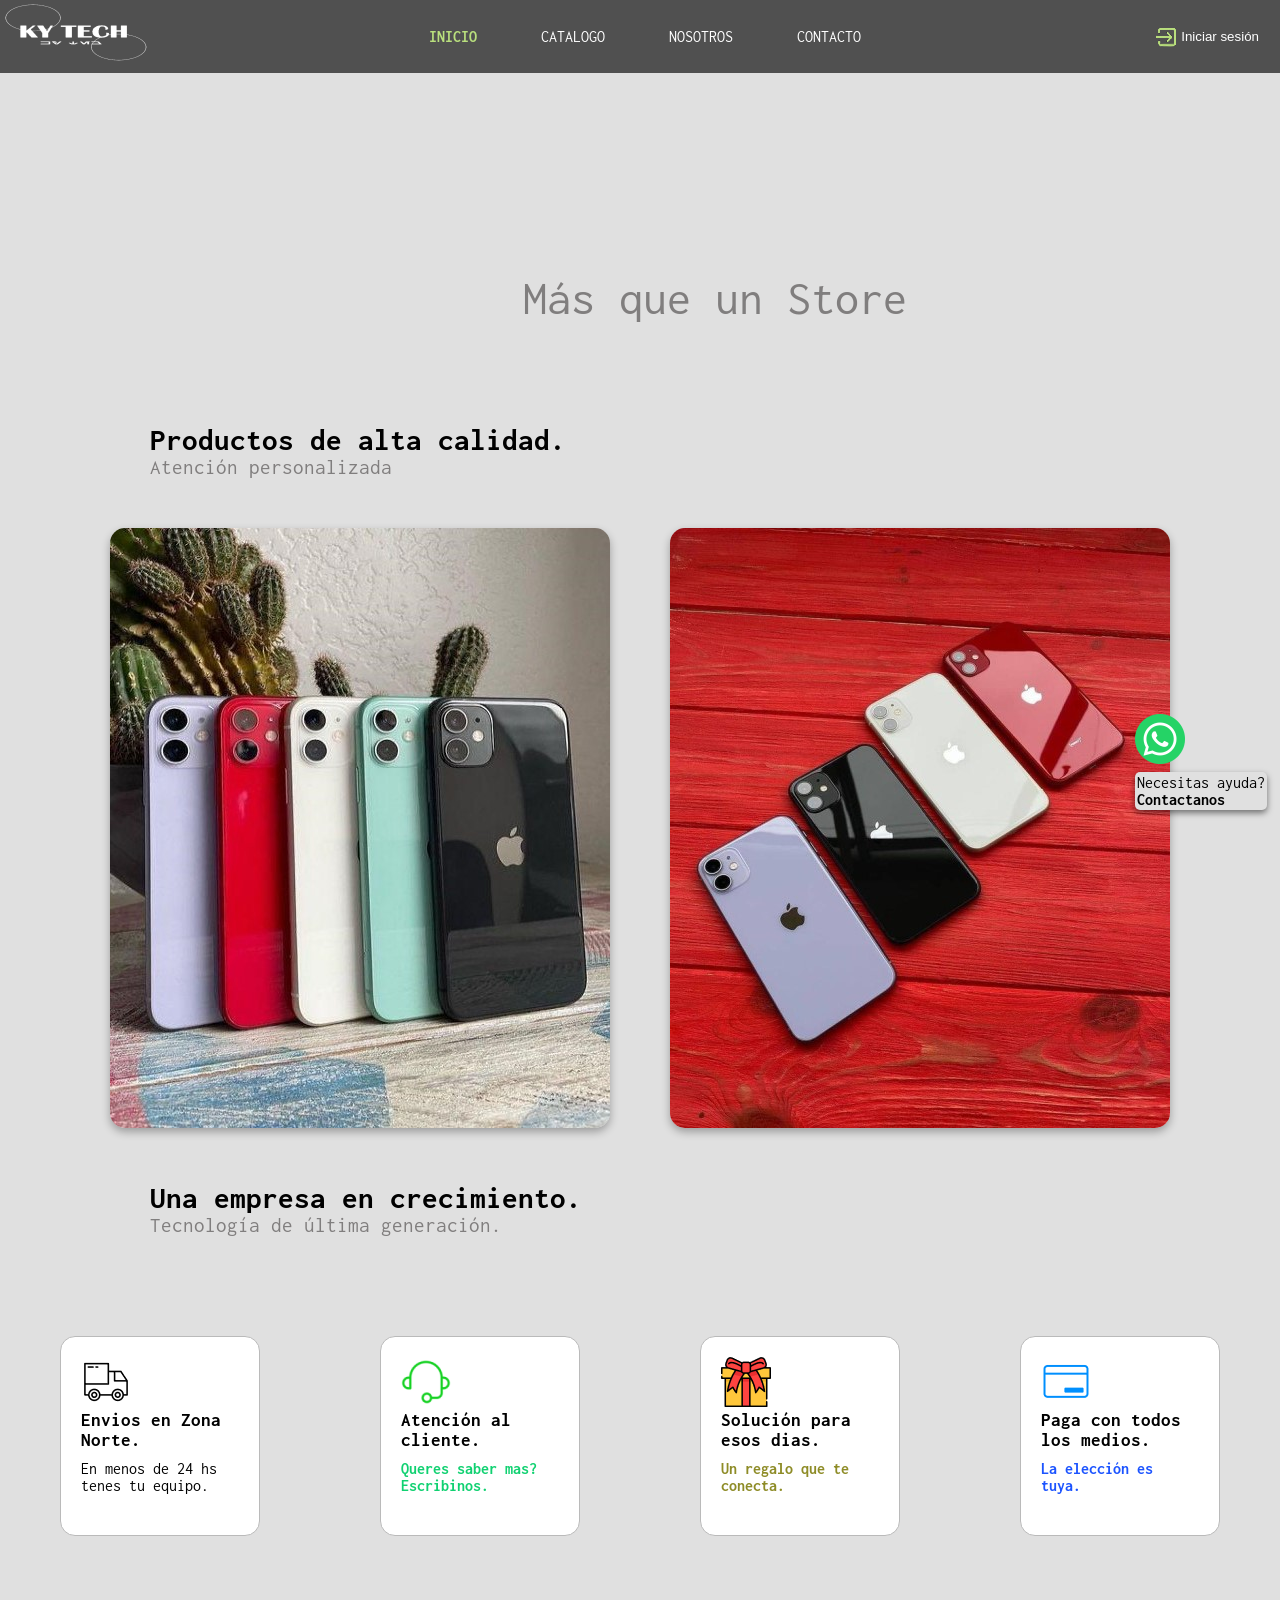
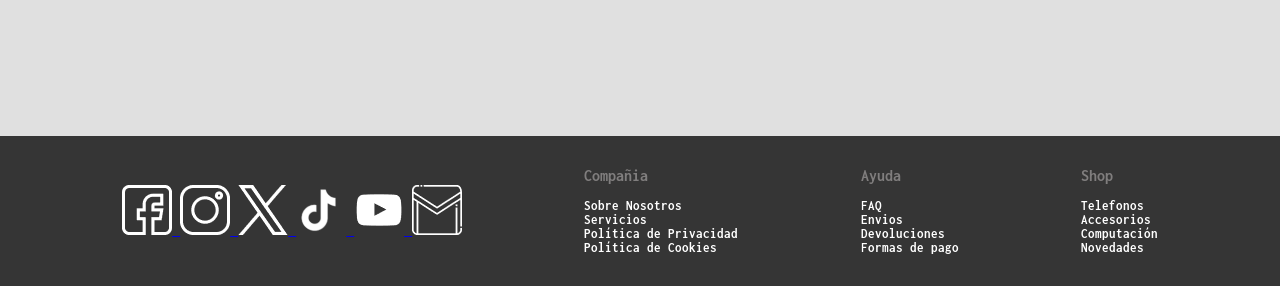
==== commit 8c10ad56: "cambio de estilo pagina y agregue catalogo" ====
--- a/index.html
+++ b/index.html
@@ -17,18 +17,16 @@
 <body>
     <header>
         <div class="logo">
-            <img src="./assets/images/Ky Tech.png" alt="logo Ky Tech">
+            <img src="./assets/images/Ky Tech 2.png" alt="logo Ky Tech">
             <i class="bi bi-arrow-left"></i>
         </div>
         <div class="menuPrincipal">
-            <img src="./assets/icons/apple.png" alt="icono apple">
             <ul class="menuPrincipalLista">
                 <li class="selected"><a href="./index.html">inicio</a></li>
                 <li><a href="./Pages/catalogo.html">catalogo</a></li>
                 <li><a href="./Pages/nosotros.html">nosotros</a></li>
                 <li><a href="./Pages/contacto.html">contacto</a></li>
             </ul>
-            <img src="./assets/icons/android.png" alt="icono celular">
         </div>
         <div class="menuHidden"> 
             <input type="checkbox" class="toggle"> 
@@ -43,7 +41,7 @@
             </nav>     
         </div>    
         <div class="log">
-            <img src="./assets/icons/sesion.png" alt="icono de inicio de sesión">
+            <img src="./assets/icons/sesion2.png" alt="icono de inicio de sesión">
             <div class="logIn">
                 <button class="botonLog"><a id="botonCambiar" href="./Pages/registro.html">Iniciar sesión</a></button>
             </div>
@@ -56,32 +54,6 @@
                 <p>Más que un Store</p>
             </section>    
         </div>
-        <section class="marca">
-            <div class="modelo">
-                <a href="./Pages/catalogo.html">
-                    <img src="./assets/images/iphone.png" alt="imagen de Iphone 11">
-                    <p>Iphone</p>
-                </a>
-            </div>
-            <div class="modelo">
-                <a href="./Pages/catalogo.html">
-                    <img src="./assets/images/Xiaomi.png" alt="Imagen de Xiaomi NOTE 13">
-                    <p>Xiaomi</p>
-                </a>
-            </div>
-            <div class="modelo">
-                <a href="./Pages/catalogo.html">
-                    <img src="./assets/images/Motorola.png" alt="Imagen de Motorola G84">
-                    <p>Motorola</p>
-                </a>        
-            </div>
-            <div class="modelo">
-                <a href="./Pages/catalogo.html">
-                    <img src="./assets/images/samsung.jpg" alt="Imagen de Samsung A15">
-                    <p>Samsung</p>
-                </a>
-            </div>
-        </section>
         <section class="seccion">
             <h2>Productos de alta calidad.</h2>
             <p>Atención personalizada</p>
@@ -151,7 +123,7 @@
                 <h4>Compañia</h4>
                 <a href="./Pages/nosotros.html" target="_blank"><h5>Sobre Nosotros</h5></a>
                 <a href="./Pages/nosotros.html" target="_blank"><h5>Servicios</h5></a>
-                <a href="./Pages/privacidad.htm" target="_blank"><h5>Política de Privacidad</h5></a>
+                <a href="./Pages/privacidad.html" target="_blank"><h5>Política de Privacidad</h5></a>
                 <a href="./Pages/cookies.html" target="_blank"><h5>Política de Cookies</h5></a>
             </div>
             <div class="item2">
--- a/Style/style.css
+++ b/Style/style.css
@@ -40,6 +40,7 @@
   display: flex;
   flex-direction: row;
   justify-content: space-between;
+  background-color: rgb(80, 80, 80);
 }
 
 .logo {
@@ -59,6 +60,7 @@
 .menuPrincipalLista{
   display: flex;
   justify-content: center;
+  align-items: center;
 }
 
 .menuPrincipalLista li {
@@ -69,6 +71,7 @@
   position: relative;
   display: block;
   padding: 2px;
+  color: var(--clr-white);
 }
 
 .menuPrincipalLista a::before {
@@ -78,7 +81,7 @@
   left: 0;
   width: 100%;
   height: 2px;
-  background: linear-gradient(to right, rgb(0, 0, 0), rgb(46, 46, 46), rgb(93, 93, 93));
+  background: linear-gradient(to right, rgb(211, 211, 211), rgb(238, 238, 238), rgb(255, 255, 255));
   z-index: 1;
   transform: scaleX(0);
   transform-origin: center;
@@ -89,9 +92,14 @@
   transform: scaleX(1);
 }
 
+.menuPrincipalLista li.selected a{
+  font-weight: 700;
+  color: rgb(185, 223, 125);
+}
+
 .botonLog a {
   text-decoration: none;
-  color: var(--clr-black);
+  color: var(--clr-white);
 }
 
 ul li {
@@ -119,16 +127,17 @@
 
 .botonLog {
   border: none; 
-  color: var(--clr-black);
+  color: var(--clr-white);
   background-color: var(--clr-pale);
-  padding-left: 5px;
+  padding: 5px;
   cursor:pointer;
+  background-color: rgb(80, 80, 80);
 }
 
 .botonLog:hover {
   border: none; 
-  color: var(--clr-black);
-  background-color: var(--clr-pale);
+  color: var(--clr-white);
+  background-color: rgb(119, 119, 119);
   box-shadow: none;
 }
 
@@ -198,8 +207,8 @@
 .cabecera {
   display: flex;
   flex-direction: row;
-  justify-content: space-between;
-  padding: 200px 0 100px 0;
+  justify-content: center;
+  padding: 200px 0 50px 0;
 }
 
 .titulo {
@@ -258,12 +267,15 @@
 }
 
 .seccion {
-  margin: 150px 0 0 150px;
+  margin: 50px 0 0 150px;
   font-size: 1.3rem;
+  display: flex;
+  flex-direction: column;
 }
 
 .seccion p {
   color: var(--clr-grey);
+  
 }
 
 /*  *//*  *//*  *//*  *//*  *//*  *//* BOTONES *//*  *//*  *//*  *//*  *//*  *//*  *//*  *//*  */
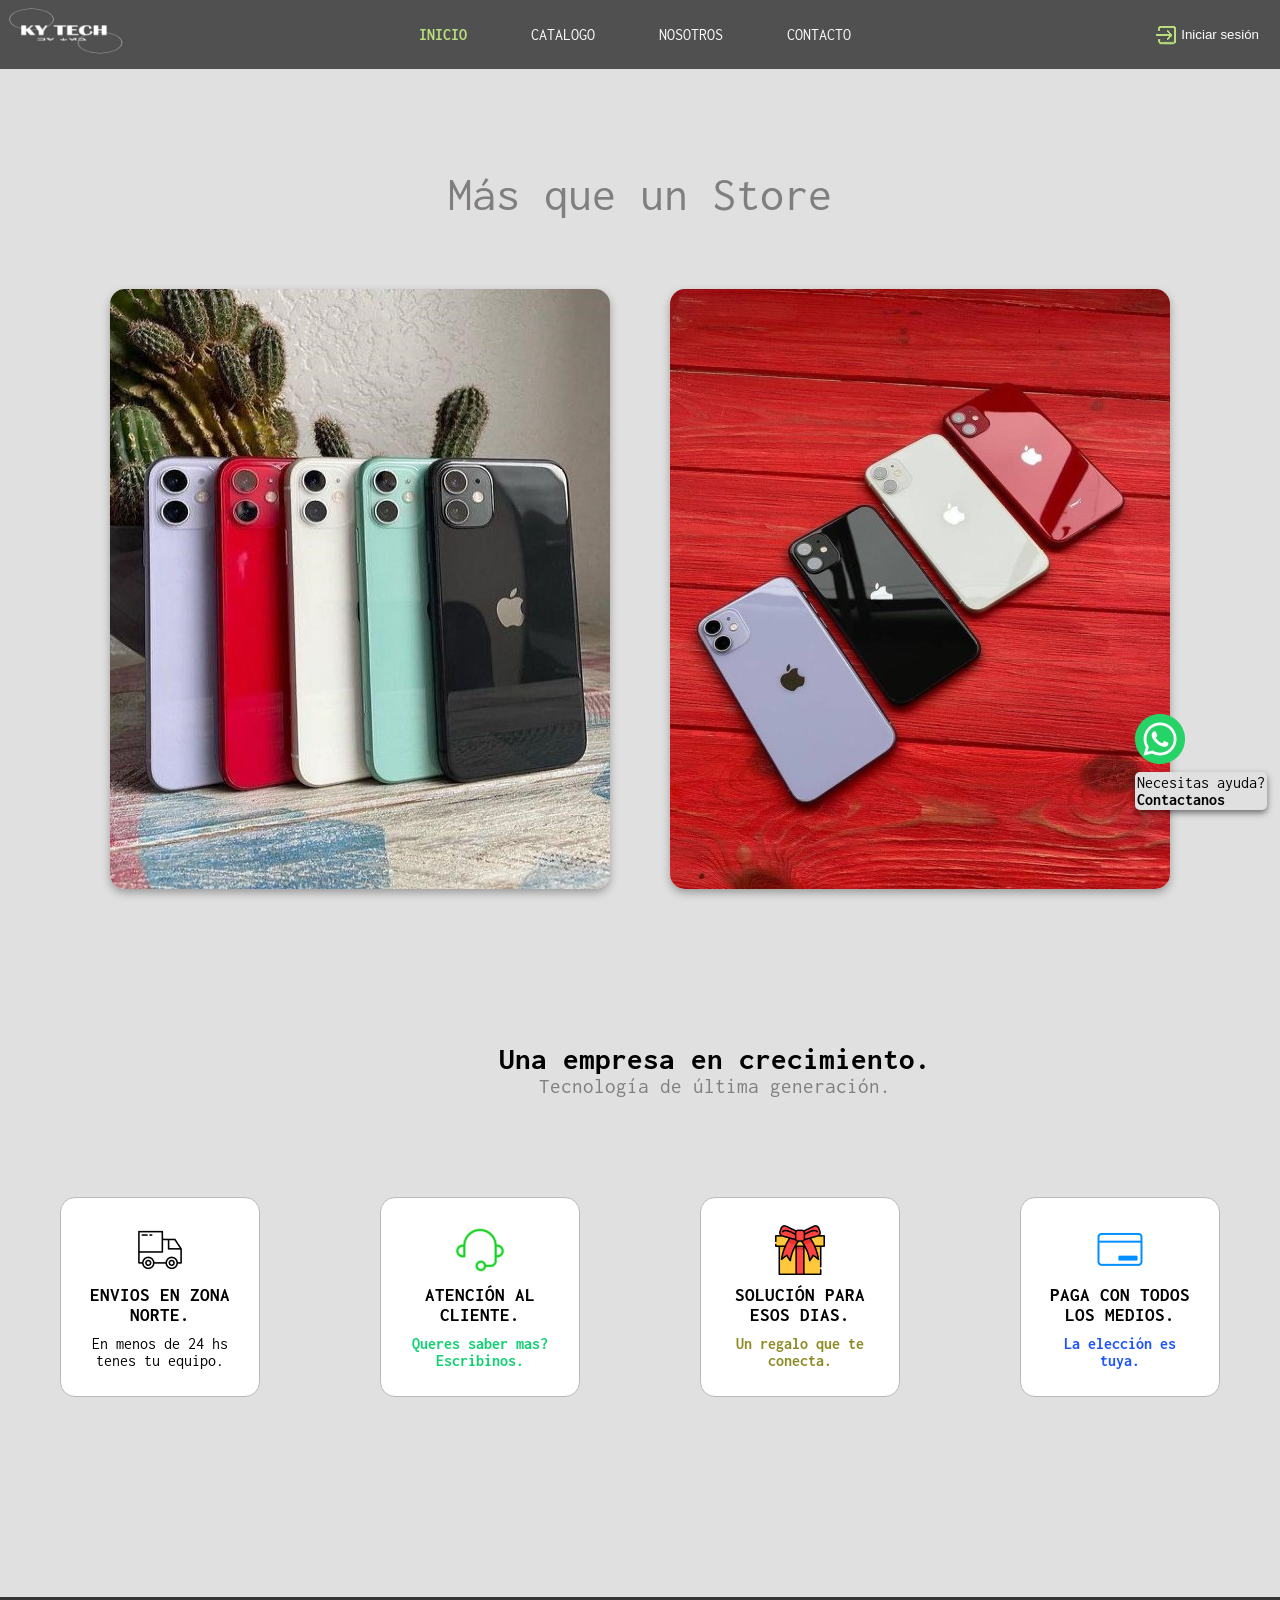
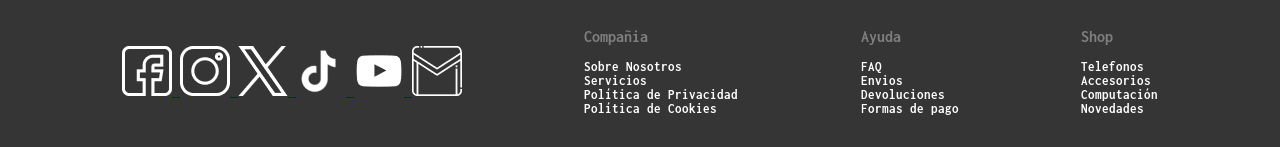
==== commit 24254129: "estilo index.html" ====
--- a/index.html
+++ b/index.html
@@ -54,10 +54,6 @@
                 <p>Más que un Store</p>
             </section>    
         </div>
-        <section class="seccion">
-            <h2>Productos de alta calidad.</h2>
-            <p>Atención personalizada</p>
-        </section>
         <section id="publicidad">
             <a href="./Pages/Catalogo.html" id="uno" target="_blank"><img src="./assets/images/publicidad1.jpg" alt="imagen de telefonos Iphone"></a>
             <a href="./Pages/Catalogo.html" id="dos" target="_blank"><img src="./assets/images/publicidad2.jpg" alt="imagen de telefonos Iphone"></a>
--- a/Style/style.css
+++ b/Style/style.css
@@ -45,6 +45,7 @@
 
 .logo {
   color: var(--clr-pale);
+  padding: 5px;
 }
 
 .menuPrincipal {
@@ -208,11 +209,10 @@
   display: flex;
   flex-direction: row;
   justify-content: center;
-  padding: 200px 0 50px 0;
+  padding: 100px 0 20px 0;
 }
 
 .titulo {
-  padding-left: 150px;
   font-size: 3rem;
 }
 
@@ -267,10 +267,11 @@
 }
 
 .seccion {
-  margin: 50px 0 0 150px;
+  padding: 100px 0 0 150px;
   font-size: 1.3rem;
   display: flex;
   flex-direction: column;
+  align-items: center;
 }
 
 .seccion p {
@@ -294,6 +295,29 @@
   border-radius: 15px;
   height: 200px;
   width: 200px;
+  display: flex;
+  flex-direction: column;
+  justify-content: center;
+}
+
+.botones a{
+  display: flex;
+  flex-direction: column;
+  align-items: center;
+}
+
+.botones a img {
+  padding-bottom: 10px;
+}
+
+.botones a h3{
+  font-size: 1.2rem;
+  text-transform: uppercase;
+  text-align:center;
+}
+
+.botones a p{
+  text-align:center;
 }
 
 .botones:hover {
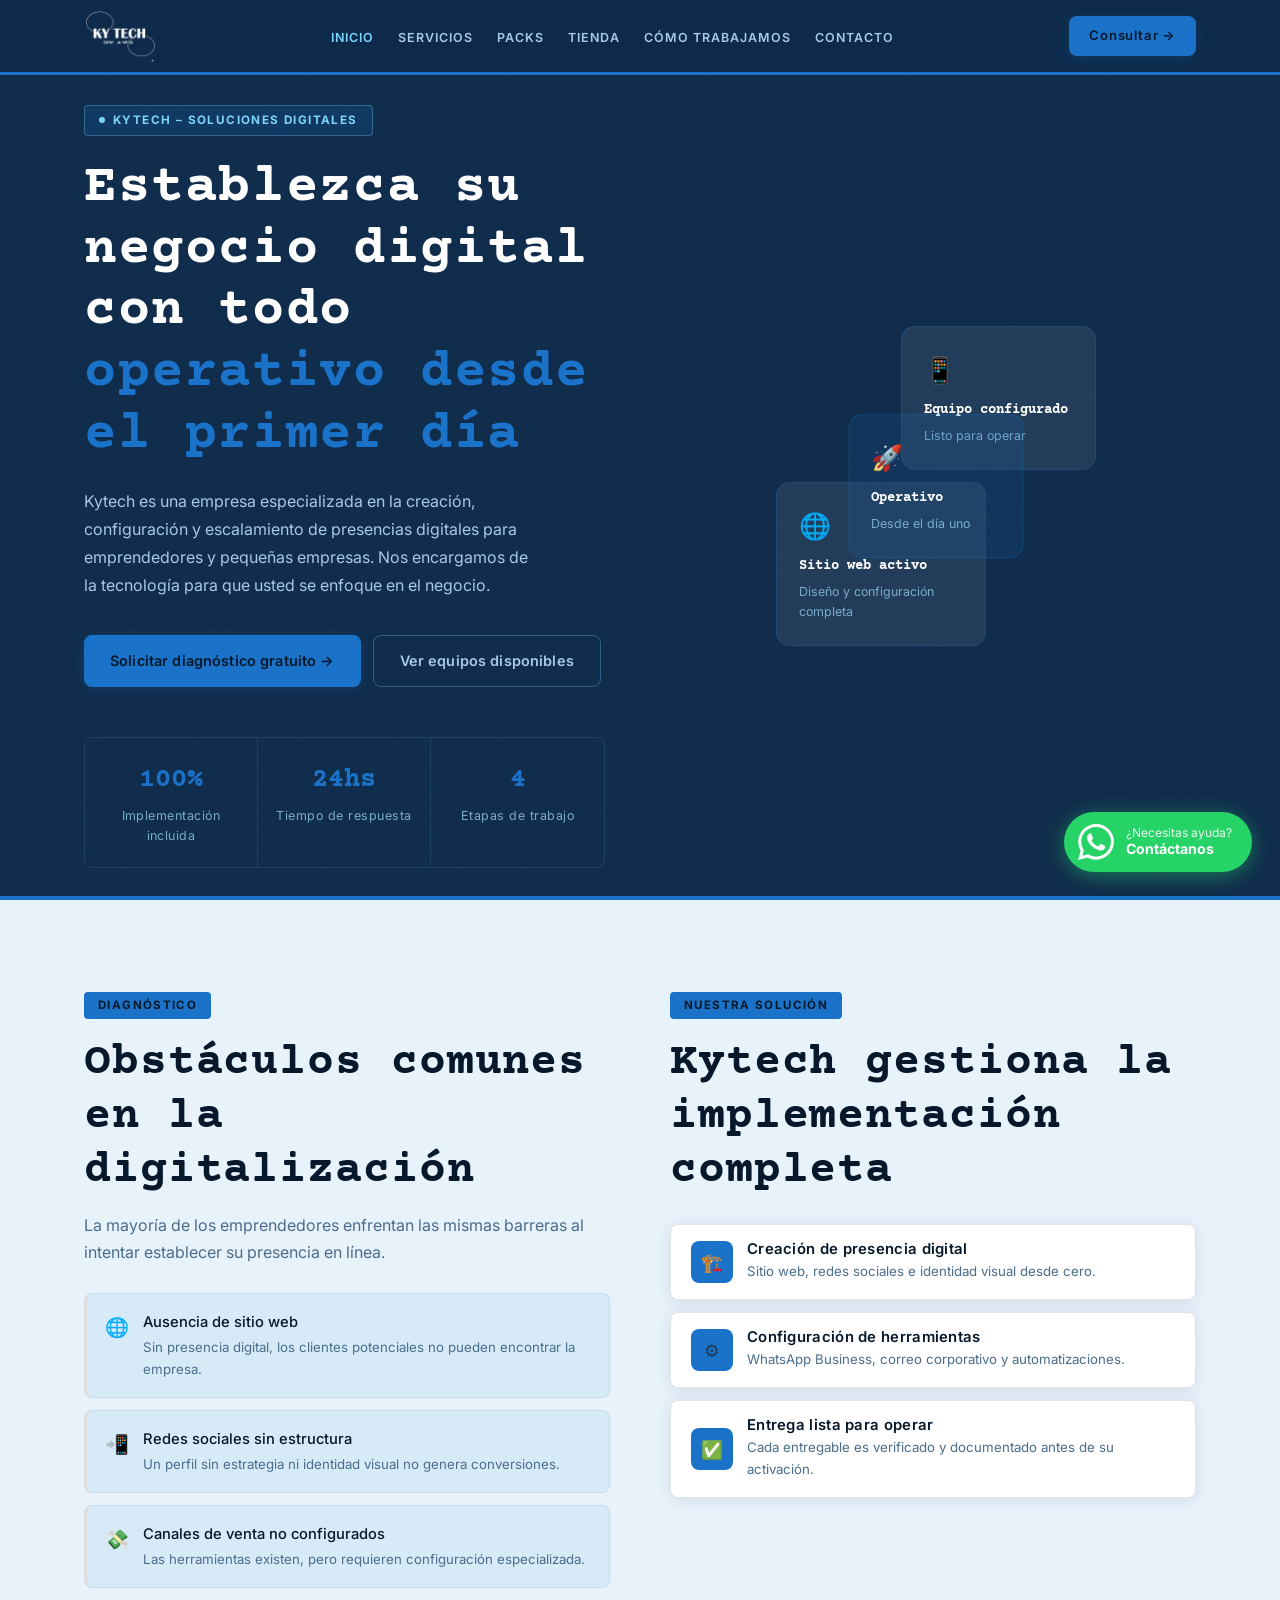
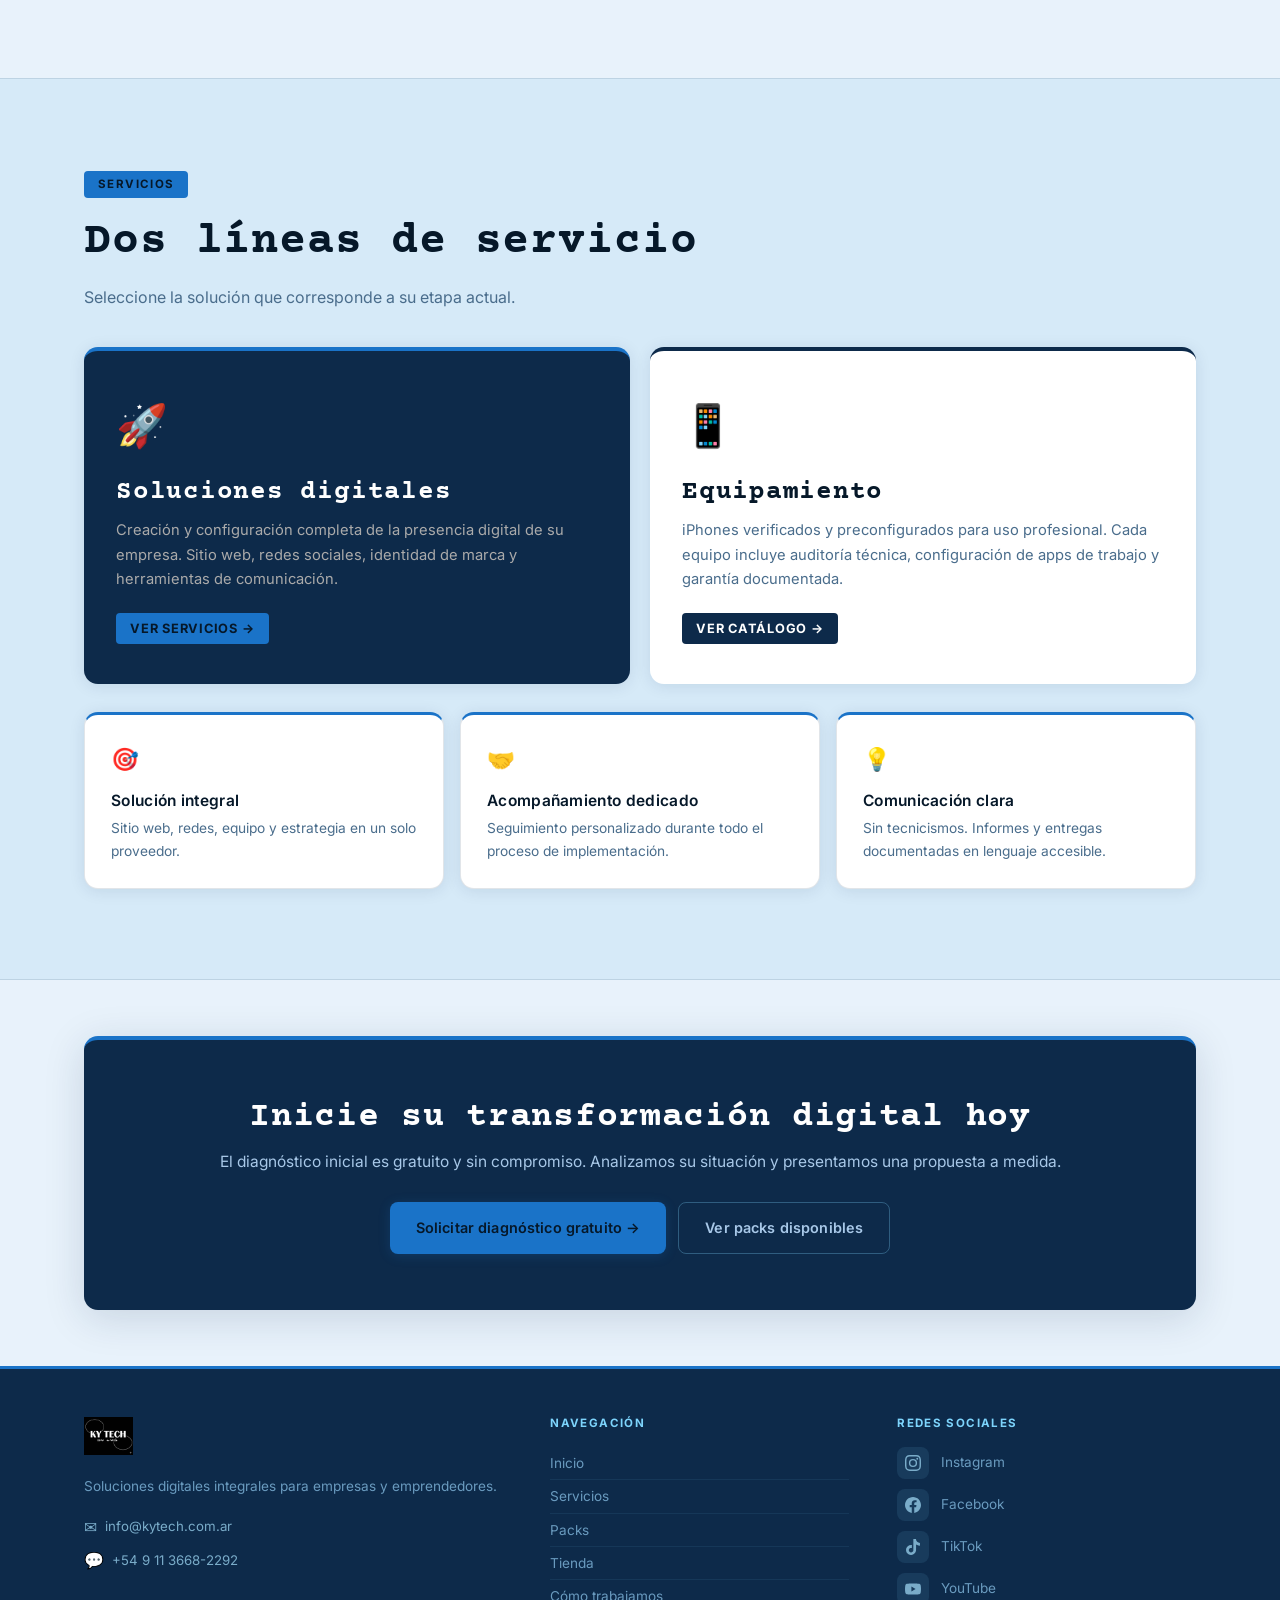
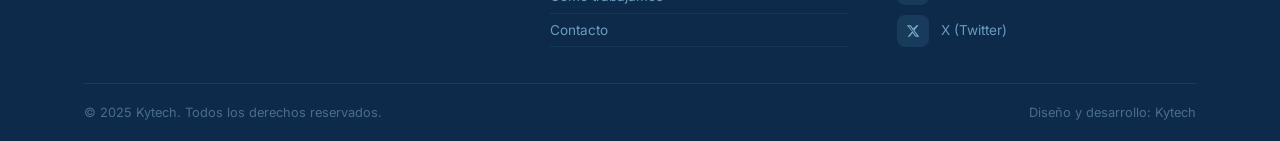
==== commit 40550453: "Add files via upload" ====
--- a/index.html
+++ b/index.html
@@ -1,148 +1,398 @@
 <!DOCTYPE html>
-<html lang="en">
+<html lang="es">
 <head>
-    <meta charset="UTF-8">
-    <meta name="viewport" content="width=device-width, initial-scale=1.0">
-    <!-- JS -->
-    <script defer src="./Js/sesion.js"></script>  
-    <!-- CSS -->
-    <link rel="stylesheet" href="./Style/style.css">
-    <!-- FONTS Y FAVICON-->
-    <link rel="preconnect" href="https://fonts.googleapis.com">
-    <link rel="preconnect" href="https://fonts.gstatic.com" crossorigin>
-    <link href="https://fonts.googleapis.com/css2?family=Inconsolata:wght@200..900&family=Pixelify+Sans:wght@400..700&display=swap" rel="stylesheet">
-    <link rel="icon" href="./Assets/icons/android.png">
-    <title>Inicio</title>
+  <meta charset="UTF-8" />
+  <meta name="viewport" content="width=device-width, initial-scale=1.0" />
+  <title>Kytech – Soluciones Digitales para Empresas</title>
+  <link rel="preconnect" href="https://fonts.googleapis.com" />
+  <link rel="preconnect" href="https://fonts.gstatic.com" crossorigin />
+  <link href="https://fonts.googleapis.com/css2?family=Courier+Prime:ital,wght@0,400;0,700;1,400&family=Inter:wght@300;400;500;600;700&display=swap" rel="stylesheet" />
+  <link rel="stylesheet" href="style.css" />
+  <style>
+    /* ── HERO ── */
+    #hero {
+      min-height: 100vh;
+      display: flex; align-items: center;
+      padding-top: 72px;
+      background: var(--bg-dark);
+      position: relative; overflow: hidden;
+    }
+    .hero-noise {
+      position: absolute; inset: 0; opacity: .04;
+      background-image: url("data:image/svg+xml,%3Csvg viewBox='0 0 200 200' xmlns='http://www.w3.org/2000/svg'%3E%3Cfilter id='n'%3E%3CfeTurbulence type='fractalNoise' baseFrequency='.9' numOctaves='4'/%3E%3C/filter%3E%3Crect width='100%25' height='100%25' filter='url(%23n)'/%3E%3C/svg%3E");
+      background-size: 200px;
+    }
+    .hero-accent-line {
+      position: absolute; bottom: 0; left: 0; right: 0; height: 4px;
+      background: var(--accent);
+    }
+    .hero-aurebesh {
+      position: absolute;
+      right: 32px; bottom: 24px;
+      opacity: .06;
+      pointer-events: none;
+    }
+    .hero-aurebesh img {
+      height: 44px; width: auto;
+      filter: invert(1);
+    }
+    .hero-inner {
+      position: relative; z-index: 1;
+      display: grid; grid-template-columns: 1fr 1fr; gap: 70px; align-items: center;
+    }
+    .hero-label {
+      display: inline-flex; align-items: center; gap: 8px;
+      background: rgba(26,115,200,.18); border: 1px solid rgba(125,212,252,.3);
+      border-radius: 4px; padding: 5px 14px;
+      font-size: .73rem; font-weight: 700; letter-spacing: .12em;
+      color: #7dd4fc; text-transform: uppercase; margin-bottom: 22px;
+    }
+    .hero-label::before {
+      content: ''; display: block;
+      width: 6px; height: 6px; border-radius: 50%;
+      background: #7dd4fc;
+      animation: pulse 2s infinite;
+    }
+    @keyframes pulse { 0%,100%{opacity:1;transform:scale(1)} 50%{opacity:.3;transform:scale(1.4)} }
+    .hero-title {
+      font-size: clamp(2.4rem, 4.2vw, 3.6rem);
+      font-weight: 700;
+      color: var(--white);
+      line-height: 1.15; margin-bottom: 20px;
+      letter-spacing: .03em;
+    }
+    .hero-title em {
+      font-style: normal;
+      color: var(--accent);
+    }
+    .hero-sub {
+      color: #a8c8e8; font-size: 1rem;
+      line-height: 1.75; margin-bottom: 36px; max-width: 460px;
+    }
+    .hero-btns { display: flex; gap: 12px; flex-wrap: wrap; }
+    .hero-stats {
+      display: grid; grid-template-columns: repeat(3, 1fr);
+      margin-top: 50px;
+      border: 1px solid rgba(125,212,252,.12);
+      border-radius: var(--radius); overflow: hidden;
+    }
+    .hero-stat {
+      padding: 20px 16px; text-align: center;
+      border-right: 1px solid rgba(125,212,252,.12);
+    }
+    .hero-stat:last-child { border-right: none; }
+    .hero-stat-n { font-family: var(--font-head); font-size: 1.7rem; font-weight: 700; color: var(--accent); }
+    .hero-stat-l { font-size: .78rem; color: #7aacc9; margin-top: 3px; letter-spacing: .04em; }
+
+    .hero-visual { display: flex; align-items: center; justify-content: center; }
+    .hero-card-stack { position: relative; width: 320px; height: 320px; }
+    .h-card {
+      position: absolute;
+      background: rgba(255,255,255,.08);
+      border: 1px solid rgba(26,115,200,.25);
+      border-radius: var(--radius-lg); padding: 22px;
+    }
+    .h-card:nth-child(1) { width: 210px; bottom: 0; left: 0; animation: float1 6s ease-in-out infinite; }
+    .h-card:nth-child(2) { width: 195px; top: 0; right: 0; animation: float2 7s ease-in-out infinite; }
+    .h-card:nth-child(3) {
+      width: 175px; top: 50%; left: 50%; transform: translate(-50%,-50%);
+      background: rgba(26,115,200,.12); border-color: rgba(26,115,200,.3);
+    }
+    @keyframes float1 { 0%,100%{transform:translateY(0)} 50%{transform:translateY(-10px)} }
+    @keyframes float2 { 0%,100%{transform:translateY(0)} 50%{transform:translateY(9px)} }
+    .h-card-icon { font-size: 1.6rem; margin-bottom: 8px; }
+    .h-card-title { font-family: var(--font-head); font-weight: 700; font-size: .9rem; color: var(--white); margin-bottom: 3px; }
+    .h-card-text { color: #7aacc9; font-size: .78rem; }
+
+    /* ── PROBLEMA / SOLUCIÓN ── */
+    .two-col { display: grid; grid-template-columns: 1fr 1fr; gap: 60px; align-items: start; }
+    .prob-items { display: flex; flex-direction: column; gap: 12px; margin-top: 26px; }
+    .prob-item {
+      display: flex; align-items: flex-start; gap: 14px;
+      background: var(--surface2);
+      border: 1px solid var(--border-light);
+      border-left: 3px solid #ddd;
+      border-radius: var(--radius); padding: 16px 18px;
+      transition: border-left-color .25s;
+    }
+    .prob-item:hover { border-left-color: var(--accent); }
+    .prob-icon { font-size: 1.2rem; flex-shrink: 0; margin-top: 2px; }
+    .prob-text { font-size: .92rem; font-weight: 500; color: var(--dark); }
+    .prob-text small { display: block; color: var(--muted); font-size: .83rem; font-weight: 400; margin-top: 3px; }
+    .sol-list { list-style: none; display: flex; flex-direction: column; gap: 12px; margin-top: 26px; }
+    .sol-list li {
+      display: flex; align-items: center; gap: 14px;
+      background: var(--surface);
+      border: 1px solid var(--border);
+      border-radius: var(--radius); padding: 16px 20px;
+      box-shadow: var(--shadow);
+    }
+    .sol-icon {
+      width: 42px; height: 42px; border-radius: var(--radius);
+      background: var(--accent);
+      display: flex; align-items: center; justify-content: center;
+      font-size: 1.1rem; flex-shrink: 0;
+    }
+    .sol-list h4 { font-size: .93rem; font-weight: 600; color: var(--dark); margin-bottom: 2px; font-family: var(--font-body); }
+    .sol-list p { font-size: .83rem; color: var(--muted); }
+
+    /* ── DOS CAMINOS ── */
+    .caminos-grid { display: grid; grid-template-columns: 1fr 1fr; gap: 20px; margin-top: 36px; }
+    .camino-card {
+      border-radius: var(--radius-lg); padding: 40px 32px;
+      text-decoration: none; display: block; color: var(--dark);
+      position: relative; overflow: hidden;
+      transition: transform .25s, box-shadow .25s;
+      box-shadow: var(--shadow);
+    }
+    .camino-card:hover { transform: translateY(-5px); box-shadow: var(--shadow-lg); }
+    .camino-card.c-dark { background: var(--bg-dark); color: var(--white); border-top: 4px solid var(--accent); }
+    .camino-card.c-light { background: var(--surface); border-top: 4px solid var(--bg-dark); }
+    .camino-card .big-icon { font-size: 2.6rem; margin-bottom: 18px; }
+    .camino-card h3 { font-size: 1.6rem; font-weight: 700; margin-bottom: 10px; letter-spacing: .03em; }
+    .c-dark h3 { color: var(--white); }
+    .c-light h3 { color: var(--dark); }
+    .camino-card p { font-size: .92rem; line-height: 1.65; margin-bottom: 22px; }
+    .c-dark p { color: #aaa; }
+    .c-light p { color: var(--muted); }
+    .camino-chip {
+      display: inline-block; padding: 5px 14px; border-radius: 4px;
+      font-size: .8rem; font-weight: 700; letter-spacing: .06em; text-transform: uppercase;
+    }
+    .c-dark .camino-chip { background: var(--accent); color: var(--dark); }
+    .c-light .camino-chip { background: var(--bg-dark); color: var(--white); }
+
+    /* ── BENEFICIOS ── */
+    .benefits-grid { display: grid; grid-template-columns: repeat(3,1fr); gap: 16px; margin-top: 28px; }
+    .benefit-card {
+      background: var(--surface); border: 1px solid var(--border);
+      border-radius: var(--radius-lg); padding: 26px;
+      border-top: 3px solid var(--accent);
+      box-shadow: var(--shadow);
+      transition: transform .22s, box-shadow .22s;
+    }
+    .benefit-card:hover { transform: translateY(-3px); box-shadow: var(--shadow-lg); }
+    .benefit-icon { font-size: 1.4rem; margin-bottom: 14px; }
+    .benefit-card h3 { font-size: .97rem; font-weight: 600; margin-bottom: 6px; color: var(--dark); font-family: var(--font-body); }
+    .benefit-card p { color: var(--muted); font-size: .86rem; }
+
+    @media (max-width: 900px) {
+      .hero-inner, .two-col, .caminos-grid { grid-template-columns: 1fr; }
+      .hero-visual { display: none; }
+      .benefits-grid { grid-template-columns: 1fr 1fr; }
+    }
+    @media (max-width: 580px) { .benefits-grid { grid-template-columns: 1fr; } }
+  </style>
 </head>
 <body>
-    <header>
-        <div class="logo">
-            <img src="./assets/images/Ky Tech 2.png" alt="logo Ky Tech">
-            <i class="bi bi-arrow-left"></i>
-        </div>
-        <div class="menuPrincipal">
-            <ul class="menuPrincipalLista">
-                <li class="selected"><a href="./index.html">inicio</a></li>
-                <li><a href="./Pages/catalogo.html">catalogo</a></li>
-                <li><a href="./Pages/nosotros.html">nosotros</a></li>
-                <li><a href="./Pages/contacto.html">contacto</a></li>
-            </ul>
-        </div>
-        <div class="menuHidden"> 
-            <input type="checkbox" class="toggle"> 
-            <label for="toggle"><img class="hamburguesa" src="./assets/icons/menu1.png" alt="icono de menu desplegable"></label> 
-            <nav class="menu">
-                <ul>   
-                    <li><a class="activo" href="./index.html">inicio</a></li>
-                    <li><a href="./Pages/catalogo.html">catalogo</a></li>
-                    <li><a href="./Pages/nosotros.html">nosotros</a></li>
-                    <li><a href="./Pages/contacto.html">contacto</a></li>
-                </ul>
-            </nav>     
-        </div>    
-        <div class="log">
-            <img src="./assets/icons/sesion2.png" alt="icono de inicio de sesión">
-            <div class="logIn">
-                <button class="botonLog"><a id="botonCambiar" href="./Pages/registro.html">Iniciar sesión</a></button>
-            </div>
-            <div class="logOut"></div>
-        </div>
-    </header>
-    <main>
-        <div class="cabecera">
-            <section class="titulo">
-                <p>Más que un Store</p>
-            </section>    
-        </div>
-        <section id="publicidad">
-            <a href="./Pages/Catalogo.html" id="uno" target="_blank"><img src="./assets/images/publicidad1.jpg" alt="imagen de telefonos Iphone"></a>
-            <a href="./Pages/Catalogo.html" id="dos" target="_blank"><img src="./assets/images/publicidad2.jpg" alt="imagen de telefonos Iphone"></a>
-        </section>
-        <section class="seccion">
-        <h2>Una empresa en crecimiento.</h2>
-        <p>Tecnología de última generación.</p>
-        </section>
-        <section id="botones">
-            <div class="botones">
-                <a href="">
-                    <img src="./assets/icons/camion.png" alt="icono de un camion">
-                    <h3>Envios en Zona Norte.</h3>
-                    <p>En menos de 24 hs tenes tu equipo.</p>
-                </a>
-            </div>
-            <div class="botones">
-                <a href="">
-                    <img src="./assets/icons/auriculares.png" alt="icono de atencion al cliente">
-                    <h3>Atención al cliente.</h3>
-                    <p id="auriculares">Queres saber mas? Escribinos.</p>
-                </a>
-            </div>
-            <div class="botones">
-                <a href="">
-                    <img src="./assets/icons/caja-de-regalo.png" alt="icono de regalo">
-                    <h3>Solución para esos dias.</h3>
-                    <p id="regalo">Un regalo que te conecta.</p>
-                </a>
-            </div>
-            <div class="botones">
-                <a href="">
-                    <img src="./assets/icons/comprar.png" alt="icono de una tarjeta de crédito">
-                    <h3>Paga con todos los medios.</h3>
-                    <p id="tarjeta">La elección es tuya.</p>
-                </a>
-            </div>
-        </section>
-    </main>
-    <footer>
-        <div class="footer">
-            <div class="redes">
-                <a href="https://www.facebook.com/profile.php?id=61588378361395" target="_blank">
-                    <img src="./assets/icons/facebook.png" alt="icono de Facebook">
-                </a>
-                <a href="https://www.instagram.com/kyberkytech/" target="_blank">
-                    <img src="./assets/icons/instagram.png" alt="icono de Instagram">
-                </a>
-                <a href="https://x.com/KyTech_Ok" target="_blank">
-                    <img src="./assets/icons/twitter.png" alt="icono de Twitter">
-                </a>
-                <a href="https://www.tiktok.com/@kytech_ok" target="_blank">
-                    <img src="./assets/icons/tiktok2.png" alt="icono de TikTok">
-                </a>
-                <a href="https://www.youtube.com/@KyTech_Ok" target="_blank">
-                    <img src="./assets/icons/youtube2.png" alt="icono de Youtube">
-                </a>
-                <a href="mailto:info@kytech.com.ar" target="_blank">
-                    <img src="./assets/icons/gmail.png" alt="icono de Gmail">
-                </a>
-            </div>
-            <div class="item1">
-                <h4>Compañia</h4>
-                <a href="./Pages/nosotros.html" target="_blank"><h5>Sobre Nosotros</h5></a>
-                <a href="./Pages/nosotros.html" target="_blank"><h5>Servicios</h5></a>
-                <a href="./Pages/privacidad.html" target="_blank"><h5>Política de Privacidad</h5></a>
-                <a href="./Pages/cookies.html" target="_blank"><h5>Política de Cookies</h5></a>
-            </div>
-            <div class="item2">
-                <h4>Ayuda</h4>
-                <a href="./Pages/construccion.html" target="_blank"><h5>FAQ</h5></a>
-                <a href="./Pages/construccion.html" target="_blank"><h5>Envios</h5></a>
-                <a href="./Pages/construccion.html" target="_blank"><h5>Devoluciones</h5></a>
-                <a href="./Pages/construccion.html" target="_blank"><h5>Formas de pago</h5></a>
-            </div>
-            <div class="item3">
-                <h4>Shop</h4>
-                <a href="./Pages/catalogo.html" target="_blank"><h5>Telefonos</h5></a>
-                <a href="./Pages/catalogo.html" target="_blank"><h5>Accesorios</h5></a>
-                <a href="./Pages/catalogo.html" target="_blank"><h5>Computación</h5></a>
-                <a href="./Pages/catalogo.html" target="_blank"><h5>Novedades</h5></a>
-            </div>
-        </div>
-        <section class="whatsapp">
-            <a href="https://wa.me/5491136682292?text=Hola%20quiero%20hacer%20una%20consulta" target="_blank">
-                <img src="./assets/icons/social.png" alt="icono de whatsapp">
-                <p>Necesitas ayuda?<br><b>Contactanos</b></p>
-            </a>
-        </section>
-    </footer>
+
+<!-- NAV -->
+<nav>
+  <div class="container">
+    <div class="nav-inner">
+            <a href="index.html" class="logo-img"><img src="Logo_KyTech.jpg" alt="Kytech"></a>
+      <ul class="nav-links">
+        <li><a href="index.html" class="active">Inicio</a></li>
+        <li><a href="servicios.html">Servicios</a></li>
+        <li><a href="packs.html">Packs</a></li>
+        <li><a href="tienda.html">Tienda</a></li>
+        <li><a href="como.html">Cómo trabajamos</a></li>
+        <li><a href="contacto.html">Contacto</a></li>
+      </ul>
+      <div class="nav-cta">
+        <a href="contacto.html" class="btn btn-primary" style="padding:9px 20px;font-size:.82rem;letter-spacing:.06em;">Consultar →</a>
+        <button class="hamburger" id="hamburger"><span></span><span></span><span></span></button>
+      </div>
+    </div>
+  </div>
+</nav>
+<div class="mobile-menu" id="mobile-menu">
+    <a href="index.html" class="logo-img" style="margin-bottom:8px;"><img src="Logo_KyTech.jpg" alt="Kytech" style="height:32px;filter:brightness(0) invert(1);"></a>
+  <a href="index.html">Inicio</a>
+  <a href="servicios.html">Servicios</a>
+  <a href="packs.html">Packs</a>
+  <a href="tienda.html">Tienda</a>
+  <a href="como.html">Cómo trabajamos</a>
+  <a href="contacto.html">Contacto</a>
+  <a href="contacto.html" class="btn btn-primary">Iniciar consulta →</a>
+</div>
+
+<!-- HERO -->
+<section id="hero">
+  <div class="hero-noise"></div>
+  <div class="hero-accent-line"></div>
+  <div class="container">
+    <div class="hero-inner">
+      <div>
+        <div class="hero-label">Kytech – Soluciones Digitales</div>
+        <h1 class="hero-title">
+          Establezca su negocio digital con todo<br>
+          <em>operativo desde el primer día</em>
+        </h1>
+        <p class="hero-sub">
+          Kytech es una empresa especializada en la creación, configuración y escalamiento de presencias digitales para emprendedores y pequeñas empresas. Nos encargamos de la tecnología para que usted se enfoque en el negocio.
+        </p>
+        <div class="hero-btns">
+          <a href="contacto.html" class="btn btn-primary">Solicitar diagnóstico gratuito →</a>
+          <a href="tienda.html" class="btn btn-outline" style="color:#a8c8e8;border-color:rgba(125,212,252,.3);">Ver equipos disponibles</a>
+        </div>
+        <div class="hero-stats">
+          <div class="hero-stat"><div class="hero-stat-n">100%</div><div class="hero-stat-l">Implementación incluida</div></div>
+          <div class="hero-stat"><div class="hero-stat-n">24hs</div><div class="hero-stat-l">Tiempo de respuesta</div></div>
+          <div class="hero-stat"><div class="hero-stat-n">4</div><div class="hero-stat-l">Etapas de trabajo</div></div>
+        </div>
+      </div>
+      <div class="hero-visual">
+        <div class="hero-card-stack">
+          <div class="h-card"><div class="h-card-icon">🌐</div><div class="h-card-title">Sitio web activo</div><div class="h-card-text">Diseño y configuración completa</div></div>
+          <div class="h-card"><div class="h-card-icon">📱</div><div class="h-card-title">Equipo configurado</div><div class="h-card-text">Listo para operar</div></div>
+          <div class="h-card"><div class="h-card-icon">🚀</div><div class="h-card-title">Operativo</div><div class="h-card-text">Desde el día uno</div></div>
+        </div>
+      </div>
+    </div>
+  </div>
+</section>
+
+<!-- PROBLEMA / SOLUCIÓN -->
+<section class="section">
+  <div class="container">
+    <div class="two-col">
+      <div class="fade-in">
+        <div class="tag">Diagnóstico</div>
+        <h2 class="section-title">Obstáculos comunes en la digitalización</h2>
+        <p class="section-sub">La mayoría de los emprendedores enfrentan las mismas barreras al intentar establecer su presencia en línea.</p>
+        <div class="prob-items">
+          <div class="prob-item"><div class="prob-icon">🌐</div><div class="prob-text">Ausencia de sitio web<small>Sin presencia digital, los clientes potenciales no pueden encontrar la empresa.</small></div></div>
+          <div class="prob-item"><div class="prob-icon">📲</div><div class="prob-text">Redes sociales sin estructura<small>Un perfil sin estrategia ni identidad visual no genera conversiones.</small></div></div>
+          <div class="prob-item"><div class="prob-icon">💸</div><div class="prob-text">Canales de venta no configurados<small>Las herramientas existen, pero requieren configuración especializada.</small></div></div>
+        </div>
+      </div>
+      <div class="fade-in">
+        <div class="tag">Nuestra solución</div>
+        <h2 class="section-title">Kytech gestiona la implementación completa</h2>
+        <ul class="sol-list">
+          <li><div class="sol-icon">🏗️</div><div><h4>Creación de presencia digital</h4><p>Sitio web, redes sociales e identidad visual desde cero.</p></div></li>
+          <li><div class="sol-icon">⚙️</div><div><h4>Configuración de herramientas</h4><p>WhatsApp Business, correo corporativo y automatizaciones.</p></div></li>
+          <li><div class="sol-icon">✅</div><div><h4>Entrega lista para operar</h4><p>Cada entregable es verificado y documentado antes de su activación.</p></div></li>
+        </ul>
+      </div>
+    </div>
+  </div>
+</section>
+
+<!-- DOS CAMINOS -->
+<section class="section" style="background:var(--surface2);border-top:1px solid var(--border);border-bottom:1px solid var(--border);">
+  <div class="container">
+    <div class="tag">Servicios</div>
+    <h2 class="section-title">Dos líneas de servicio</h2>
+    <p class="section-sub">Seleccione la solución que corresponde a su etapa actual.</p>
+    <div class="caminos-grid fade-in">
+      <a href="servicios.html" class="camino-card c-dark">
+        <div class="big-icon">🚀</div>
+        <h3>Soluciones digitales</h3>
+        <p>Creación y configuración completa de la presencia digital de su empresa. Sitio web, redes sociales, identidad de marca y herramientas de comunicación.</p>
+        <span class="camino-chip">Ver servicios →</span>
+      </a>
+      <a href="tienda.html" class="camino-card c-light">
+        <div class="big-icon">📱</div>
+        <h3>Equipamiento</h3>
+        <p>iPhones verificados y preconfigurados para uso profesional. Cada equipo incluye auditoría técnica, configuración de apps de trabajo y garantía documentada.</p>
+        <span class="camino-chip">Ver catálogo →</span>
+      </a>
+    </div>
+    <div class="benefits-grid fade-in">
+      <div class="benefit-card"><div class="benefit-icon">🎯</div><h3>Solución integral</h3><p>Sitio web, redes, equipo y estrategia en un solo proveedor.</p></div>
+      <div class="benefit-card"><div class="benefit-icon">🤝</div><h3>Acompañamiento dedicado</h3><p>Seguimiento personalizado durante todo el proceso de implementación.</p></div>
+      <div class="benefit-card"><div class="benefit-icon">💡</div><h3>Comunicación clara</h3><p>Sin tecnicismos. Informes y entregas documentadas en lenguaje accesible.</p></div>
+    </div>
+  </div>
+</section>
+
+<!-- CTA -->
+<section class="section-sm">
+  <div class="container">
+    <div class="cta-banner fade-in">
+      <h2>Inicie su transformación digital hoy</h2>
+      <p>El diagnóstico inicial es gratuito y sin compromiso. Analizamos su situación y presentamos una propuesta a medida.</p>
+      <div class="cta-btns">
+        <a href="contacto.html" class="btn btn-primary">Solicitar diagnóstico gratuito →</a>
+        <a href="packs.html" class="btn btn-outline" style="color:#a8c8e8;border-color:rgba(125,212,252,.3);">Ver packs disponibles</a>
+      </div>
+    </div>
+  </div>
+</section>
+
+<!-- FOOTER -->
+<footer>
+  <div class="container">
+    <div class="footer-top">
+      <div class="footer-brand">
+        <a href="index.html" class="footer-logo-img"><img src="Logo_KyTech.jpg" alt="Kytech"></a>
+        <p>Soluciones digitales integrales para empresas y emprendedores.</p>
+        <div class="footer-contact">
+          <a href="mailto:info@kytech.com.ar"><span>✉️</span> info@kytech.com.ar</a>
+          <a href="https://wa.me/5491136682292"><span>💬</span> +54 9 11 3668-2292</a>
+        </div>
+      </div>
+      <div class="footer-nav">
+        <h4>Navegación</h4>
+        <a href="index.html">Inicio</a>
+        <a href="servicios.html">Servicios</a>
+        <a href="packs.html">Packs</a>
+        <a href="tienda.html">Tienda</a>
+        <a href="como.html">Cómo trabajamos</a>
+        <a href="contacto.html">Contacto</a>
+      </div>
+      <div class="footer-social">
+        <h4>Redes sociales</h4>
+        <div class="social-icons">
+          <a href="https://www.instagram.com/kyberkytech/" target="_blank" class="social-link">
+            <div class="social-icon"><svg width="16" height="16" viewBox="0 0 24 24" xmlns="http://www.w3.org/2000/svg"><path d="M12 2.163c3.204 0 3.584.012 4.85.07 3.252.148 4.771 1.691 4.919 4.919.058 1.265.069 1.645.069 4.849 0 3.205-.012 3.584-.069 4.849-.149 3.225-1.664 4.771-4.919 4.919-1.266.058-1.644.07-4.85.07-3.204 0-3.584-.012-4.849-.07-3.26-.149-4.771-1.699-4.919-4.92-.058-1.265-.07-1.644-.07-4.849 0-3.204.013-3.583.07-4.849.149-3.227 1.664-4.771 4.919-4.919 1.266-.057 1.645-.069 4.849-.069zM12 0C8.741 0 8.333.014 7.053.072 2.695.272.273 2.69.073 7.052.014 8.333 0 8.741 0 12c0 3.259.014 3.668.072 4.948.2 4.358 2.618 6.78 6.98 6.98C8.333 23.986 8.741 24 12 24c3.259 0 3.668-.014 4.948-.072 4.354-.2 6.782-2.618 6.979-6.98.059-1.28.073-1.689.073-4.948 0-3.259-.014-3.667-.072-4.947-.196-4.354-2.617-6.78-6.979-6.98C15.668.014 15.259 0 12 0zm0 5.838a6.162 6.162 0 100 12.324 6.162 6.162 0 000-12.324zM12 16a4 4 0 110-8 4 4 0 010 8zm6.406-11.845a1.44 1.44 0 100 2.881 1.44 1.44 0 000-2.881z"/></svg></div>
+            Instagram
+          </a>
+          <a href="https://www.facebook.com/profile.php?id=61588378361395" target="_blank" class="social-link">
+            <div class="social-icon"><svg width="16" height="16" viewBox="0 0 24 24" xmlns="http://www.w3.org/2000/svg"><path d="M24 12.073c0-6.627-5.373-12-12-12s-12 5.373-12 12c0 5.99 4.388 10.954 10.125 11.854v-8.385H7.078v-3.47h3.047V9.43c0-3.007 1.792-4.669 4.533-4.669 1.312 0 2.686.235 2.686.235v2.953H15.83c-1.491 0-1.956.925-1.956 1.874v2.25h3.328l-.532 3.47h-2.796v8.385C19.612 23.027 24 18.062 24 12.073z"/></svg></div>
+            Facebook
+          </a>
+          <a href="https://www.tiktok.com/@kytech_ok" target="_blank" class="social-link">
+            <div class="social-icon"><svg width="16" height="16" viewBox="0 0 24 24" xmlns="http://www.w3.org/2000/svg"><path d="M12.525.02c1.31-.02 2.61-.01 3.91-.02.08 1.53.63 3.09 1.75 4.17 1.12 1.11 2.7 1.62 4.24 1.79v4.03c-1.44-.05-2.89-.35-4.2-.97-.57-.26-1.1-.59-1.62-.93-.01 2.92.01 5.84-.02 8.75-.08 1.4-.54 2.79-1.35 3.94-1.31 1.92-3.58 3.17-5.91 3.21-1.43.08-2.86-.31-4.08-1.03-2.02-1.19-3.44-3.37-3.65-5.71-.02-.5-.03-1-.01-1.49.18-1.9 1.12-3.72 2.58-4.96 1.66-1.44 3.98-2.13 6.15-1.72.02 1.48-.04 2.96-.04 4.44-.99-.32-2.15-.23-3.02.37-.63.41-1.11 1.04-1.36 1.75-.21.51-.15 1.07-.14 1.61.24 1.64 1.82 3.02 3.5 2.87 1.12-.01 2.19-.66 2.77-1.61.19-.33.4-.67.41-1.06.1-1.79.06-3.57.07-5.36.01-4.03-.01-8.05.02-12.07z"/></svg></div>
+            TikTok
+          </a>
+          <a href="https://www.youtube.com/@KyTech_Ok" target="_blank" class="social-link">
+            <div class="social-icon"><svg width="16" height="16" viewBox="0 0 24 24" xmlns="http://www.w3.org/2000/svg"><path d="M23.495 6.205a3.007 3.007 0 00-2.088-2.088c-1.87-.501-9.396-.501-9.396-.501s-7.507-.01-9.396.501A3.007 3.007 0 00.527 6.205a31.247 31.247 0 00-.522 5.805 31.247 31.247 0 00.522 5.783 3.007 3.007 0 002.088 2.088c1.868.502 9.396.502 9.396.502s7.506 0 9.396-.502a3.007 3.007 0 002.088-2.088 31.247 31.247 0 00.5-5.783 31.247 31.247 0 00-.5-5.805zM9.609 15.601V8.408l6.264 3.602z"/></svg></div>
+            YouTube
+          </a>
+          <a href="https://x.com/KyTech_Ok" target="_blank" class="social-link">
+            <div class="social-icon"><svg width="14" height="14" viewBox="0 0 24 24" xmlns="http://www.w3.org/2000/svg"><path d="M18.244 2.25h3.308l-7.227 8.26 8.502 11.24H16.17l-4.714-6.231-5.401 6.231H2.743l7.73-8.835L1.254 2.25H8.08l4.253 5.622zm-1.161 17.52h1.833L7.084 4.126H5.117z"/></svg></div>
+            X (Twitter)
+          </a>
+        </div>
+      </div>
+    </div>
+    <div class="footer-bottom">
+      <p class="footer-copy">© 2025 Kytech. Todos los derechos reservados.</p>
+      <p class="footer-copy">Diseño y desarrollo: Kytech</p>
+    </div>
+  </div>
+</footer>
+
+
+<script>
+  const hamburger = document.getElementById('hamburger');
+  const mobileMenu = document.getElementById('mobile-menu');
+  hamburger.addEventListener('click', () => mobileMenu.classList.toggle('open'));
+  mobileMenu.querySelectorAll('a').forEach(a => a.addEventListener('click', () => mobileMenu.classList.remove('open')));
+  const obs = new IntersectionObserver(entries => entries.forEach(e => { if(e.isIntersecting){ e.target.classList.add('visible'); obs.unobserve(e.target); } }), { threshold: 0.1 });
+  document.querySelectorAll('.fade-in').forEach(f => obs.observe(f));
+</script>
+<a href="https://wa.me/5491136682292?text=Hola%2C%20necesito%20ayuda" target="_blank" class="wa-float" aria-label="Contactar por WhatsApp">
+  <div class="wa-float-icon">
+    <svg viewBox="0 0 24 24" xmlns="http://www.w3.org/2000/svg"><path d="M17.472 14.382c-.297-.149-1.758-.867-2.03-.967-.273-.099-.471-.148-.67.15-.197.297-.767.966-.94 1.164-.173.199-.347.223-.644.075-.297-.15-1.255-.463-2.39-1.475-.883-.788-1.48-1.761-1.653-2.059-.173-.297-.018-.458.13-.606.134-.133.298-.347.446-.52.149-.174.198-.298.298-.497.099-.198.05-.371-.025-.52-.075-.149-.669-1.612-.916-2.207-.242-.579-.487-.5-.669-.51-.173-.008-.371-.01-.57-.01-.198 0-.52.074-.792.372-.272.297-1.04 1.016-1.04 2.479 0 1.462 1.065 2.875 1.213 3.074.149.198 2.096 3.2 5.077 4.487.709.306 1.262.489 1.694.625.712.227 1.36.195 1.871.118.571-.085 1.758-.719 2.006-1.413.248-.694.248-1.289.173-1.413-.074-.124-.272-.198-.57-.347m-5.421 7.403h-.004a9.87 9.87 0 01-5.031-1.378l-.361-.214-3.741.982.998-3.648-.235-.374a9.86 9.86 0 01-1.51-5.26c.001-5.45 4.436-9.884 9.888-9.884 2.64 0 5.122 1.03 6.988 2.898a9.825 9.825 0 012.893 6.994c-.003 5.45-4.437 9.884-9.885 9.884m8.413-18.297A11.815 11.815 0 0012.05 0C5.495 0 .16 5.335.157 11.892c0 2.096.547 4.142 1.588 5.945L.057 24l6.305-1.654a11.882 11.882 0 005.683 1.448h.005c6.554 0 11.89-5.335 11.893-11.893a11.821 11.821 0 00-3.48-8.413z"/></svg>
+  </div>
+  <div class="wa-float-text">
+    <span class="wa-top">¿Necesitas ayuda?</span>
+    <span class="wa-bottom">Contáctanos</span>
+  </div>
+</a>
 </body>
 </html>
--- a/style.css
+++ b/style.css
@@ -0,0 +1,409 @@
+*, *::before, *::after { box-sizing: border-box; margin: 0; padding: 0; }
+
+@import url('https://fonts.googleapis.com/css2?family=Courier+Prime:ital,wght@0,400;0,700;1,400&family=Inter:wght@300;400;500;600;700&display=swap');
+
+:root {
+  --bg:           #e8f2fb;      /* celeste muy claro — fondo general */
+  --bg-dark:      #0d2a4a;      /* azul muy oscuro — nav, footer, headers */
+  --surface:      #ffffff;      /* blanco — cards */
+  --surface2:     #d6eaf8;      /* celeste suave — secciones alternadas */
+  --border:       rgba(13,42,74,.12);
+  --border-light: rgba(13,42,74,.07);
+  --accent:       #1a73c8;      /* azul medio — acento principal, botones */
+  --accent-dark:  #1259a3;      /* azul más oscuro — hover */
+  --accent-glow:  rgba(26,115,200,.22);
+  --dark:         #061829;      /* azul/negro — títulos principales */
+  --text:         #1a3a5c;      /* azul oscuro — texto de cuerpo */
+  --muted:        #4a6d8c;      /* azul medio-gris — texto secundario */
+  --muted-light:  #7aacc9;      /* azul claro — texto terciario */
+  --white:        #ffffff;
+  --font-head:    'Courier Prime', 'Courier New', monospace;
+  --font-body:    'Inter', system-ui, sans-serif;
+  --radius:       8px;
+  --radius-lg:    14px;
+  --max:          1160px;
+  --shadow:       0 2px 16px rgba(13,42,74,.1);
+  --shadow-lg:    0 8px 40px rgba(13,42,74,.15);
+}
+
+html { scroll-behavior: smooth; }
+
+body {
+  background: var(--bg);
+  color: var(--text);
+  font-family: var(--font-body);
+  font-size: 16px;
+  line-height: 1.65;
+  overflow-x: hidden;
+}
+
+::-webkit-scrollbar { width: 5px; }
+::-webkit-scrollbar-track { background: var(--bg); }
+::-webkit-scrollbar-thumb { background: var(--accent); border-radius: 3px; }
+
+.container { max-width: var(--max); margin: 0 auto; padding: 0 24px; }
+.section    { padding: 90px 0; }
+.section-sm { padding: 56px 0; }
+
+h1,h2,h3,h4 {
+  font-family: var(--font-head);
+  line-height: 1.2;
+  color: var(--dark);
+  letter-spacing: .02em;
+}
+
+p { color: var(--text); }
+
+/* ── TAG ── */
+.tag {
+  display: inline-block;
+  background: var(--accent);
+  color: var(--dark);
+  font-family: var(--font-body);
+  font-size: .72rem;
+  font-weight: 700;
+  letter-spacing: .12em;
+  text-transform: uppercase;
+  padding: 4px 14px;
+  border-radius: 4px;
+  margin-bottom: 18px;
+}
+
+.section-title {
+  font-size: clamp(1.9rem, 3.8vw, 2.8rem);
+  font-weight: 700;
+  margin-bottom: 14px;
+  color: var(--dark);
+}
+.section-sub {
+  color: var(--muted);
+  font-size: 1rem;
+  max-width: 560px;
+  line-height: 1.7;
+}
+
+/* ── BUTTONS ── */
+.btn {
+  display: inline-flex;
+  align-items: center;
+  gap: 8px;
+  padding: 13px 26px;
+  border-radius: var(--radius);
+  font-family: var(--font-body);
+  font-size: .9rem;
+  font-weight: 600;
+  cursor: pointer;
+  border: none;
+  text-decoration: none;
+  transition: transform .18s, box-shadow .18s, background .18s, color .18s;
+  letter-spacing: .01em;
+}
+.btn-primary {
+  background: var(--accent);
+  color: var(--dark);
+  box-shadow: 0 2px 12px var(--accent-glow);
+}
+.btn-primary:hover {
+  background: var(--accent-dark);
+  transform: translateY(-2px);
+  box-shadow: 0 6px 24px var(--accent-glow);
+}
+.btn-dark {
+  background: var(--bg-dark);
+  color: var(--white);
+}
+.btn-dark:hover { background: #0a2240; transform: translateY(-2px); }
+.btn-outline {
+  background: transparent;
+  color: var(--dark);
+  border: 1.5px solid rgba(13,42,74,.25);
+}
+.btn-outline:hover { border-color: var(--accent); color: var(--dark); transform: translateY(-2px); }
+
+/* ── NAV ── */
+nav {
+  position: fixed; top: 0; left: 0; right: 0; z-index: 100;
+  background: var(--bg-dark);
+  border-bottom: 3px solid var(--accent);
+}
+.nav-inner {
+  display: flex; align-items: center; justify-content: space-between;
+  height: 72px;
+  gap: 16px;
+}
+.logo {
+  font-family: var(--font-head);
+  font-size: 1.4rem;
+  font-weight: 700;
+  color: var(--white);
+  text-decoration: none;
+  letter-spacing: .08em;
+  flex-shrink: 0;
+}
+.logo span { color: var(--accent); }
+.logo-img {
+  display: flex; align-items: center; text-decoration: none;
+  flex-shrink: 0;
+}
+.logo-img img {
+  height: 56px;
+  width: auto;
+  object-fit: contain;
+  mix-blend-mode: screen;
+  transition: opacity .2s;
+}
+.logo-img:hover img { opacity: .85; }
+
+/* ── WHATSAPP FLOTANTE ── */
+.wa-float {
+  position: fixed;
+  bottom: 28px; right: 28px;
+  z-index: 999;
+  display: flex; align-items: center; gap: 12px;
+  background: #25d366;
+  color: #fff;
+  text-decoration: none;
+  padding: 12px 20px 12px 14px;
+  border-radius: 50px;
+  box-shadow: 0 4px 20px rgba(37,211,102,.45);
+  font-family: var(--font-body);
+  font-size: .85rem;
+  font-weight: 600;
+  transition: transform .2s, box-shadow .2s;
+  max-width: 260px;
+}
+.wa-float:hover {
+  transform: translateY(-3px);
+  box-shadow: 0 8px 32px rgba(37,211,102,.55);
+}
+.wa-float-icon {
+  flex-shrink: 0;
+  width: 36px; height: 36px;
+  display: flex; align-items: center; justify-content: center;
+}
+.wa-float-icon svg { width: 36px; height: 36px; fill: #fff; }
+.wa-float-text {}
+.wa-float-text .wa-top {
+  font-size: .75rem; font-weight: 400;
+  opacity: .9; display: block; line-height: 1.2;
+}
+.wa-float-text .wa-bottom {
+  font-size: .88rem; font-weight: 700;
+  display: block; line-height: 1.3;
+}
+.nav-links { display: flex; gap: 0; list-style: none; flex-shrink: 0; }
+.nav-links a {
+  color: #a8c8e8;
+  text-decoration: none;
+  font-size: .78rem;
+  font-weight: 600;
+  letter-spacing: .08em;
+  text-transform: uppercase;
+  padding: 8px 12px;
+  border-radius: 4px;
+  white-space: nowrap;
+  transition: color .2s;
+}
+.nav-links a:hover { color: var(--white); }
+.nav-links a.active { color: #7dd4fc; }
+.nav-cta { display: flex; gap: 10px; align-items: center; }
+.hamburger {
+  display: none; flex-direction: column; gap: 5px;
+  cursor: pointer; background: none; border: none; padding: 4px;
+}
+.hamburger span { display: block; width: 22px; height: 2px; background: var(--white); border-radius: 2px; transition: .3s; }
+
+.mobile-menu {
+  display: none;
+  position: fixed; top: 72px; left: 0; right: 0; z-index: 99;
+  background: var(--bg-dark);
+  border-bottom: 2px solid var(--accent);
+  padding: 18px 24px;
+  flex-direction: column; gap: 2px;
+}
+.mobile-menu.open { display: flex; }
+.mobile-menu a {
+  color: #a8c8e8; text-decoration: none;
+  font-size: .88rem; font-weight: 500;
+  padding: 11px 14px; border-radius: 6px;
+  letter-spacing: .05em; text-transform: uppercase;
+  transition: color .2s, background .2s;
+}
+.mobile-menu a:hover { color: #7dd4fc; }
+.mobile-menu .btn { margin-top: 10px; width: 100%; justify-content: center; }
+
+/* ── PAGE HEADER ── */
+.page-header {
+  padding: 136px 0 70px;
+  background: var(--bg-dark);
+  position: relative; overflow: hidden;
+}
+.page-header::after {
+  content: '';
+  position: absolute; bottom: 0; left: 0; right: 0; height: 4px;
+  background: var(--accent);
+}
+.page-header-aurebesh {
+  position: absolute;
+  right: 40px; bottom: 16px;
+  opacity: .07;
+  pointer-events: none;
+}
+.page-header-aurebesh img {
+  height: 48px; width: auto;
+  filter: invert(1);
+}
+.page-header .container { position: relative; z-index: 1; }
+.page-header h1 {
+  font-size: clamp(2.2rem, 5vw, 3.4rem);
+  font-weight: 700;
+  color: var(--white);
+  margin-bottom: 14px;
+  letter-spacing: .04em;
+}
+.page-header h1 em {
+  font-style: normal;
+  color: var(--accent);
+}
+.page-header p { color: #a8c8e8; font-size: 1rem; max-width: 540px; }
+.page-header .tag { background: rgba(26,115,200,.2); color: #7dd4fc; border: 1px solid rgba(125,212,252,.3); }
+
+/* ── CTA BANNER ── */
+.cta-banner {
+  background: var(--bg-dark);
+  border-radius: var(--radius-lg);
+  padding: 56px 40px;
+  text-align: center;
+  border-top: 4px solid var(--accent);
+  box-shadow: var(--shadow-lg);
+}
+.cta-banner h2 { font-size: clamp(1.7rem, 3vw, 2.2rem); font-weight: 700; margin-bottom: 10px; color: var(--white); }
+.cta-banner p { color: #a8c8e8; margin-bottom: 28px; font-size: .97rem; }
+.cta-btns { display: flex; gap: 12px; justify-content: center; flex-wrap: wrap; }
+
+/* ── DIVIDER ── */
+.divider { height: 1px; background: var(--border); margin: 0; }
+
+/* ── CARDS ── */
+.card {
+  background: var(--surface);
+  border: 1px solid var(--border);
+  border-radius: var(--radius-lg);
+  padding: 28px;
+  transition: transform .25s, box-shadow .25s;
+  box-shadow: var(--shadow);
+}
+.card:hover { transform: translateY(-4px); box-shadow: var(--shadow-lg); }
+
+/* ── FADE IN ── */
+.fade-in {
+  opacity: 0; transform: translateY(20px);
+  transition: opacity .65s ease, transform .65s ease;
+}
+.fade-in.visible { opacity: 1; transform: none; }
+
+/* ── FOOTER ── */
+footer {
+  background: var(--bg-dark);
+  border-top: 3px solid var(--accent);
+  padding: 0;
+  position: relative;
+  overflow: hidden;
+}
+.footer-aurebesh {
+  position: absolute;
+  right: -20px; top: 50%;
+  transform: translateY(-50%);
+  opacity: .04;
+  pointer-events: none;
+  z-index: 0;
+}
+.footer-aurebesh img {
+  height: 160px;
+  width: auto;
+  filter: invert(1);
+}
+.footer-top {
+  display: grid;
+  grid-template-columns: 1.4fr 1fr 1fr;
+  gap: 48px;
+  padding: 48px 0 36px;
+  position: relative; z-index: 1;
+}
+.footer-brand {}
+.footer-logo-img {
+  display: inline-block; text-decoration: none; margin-bottom: 14px;
+}
+.footer-logo-img img {
+  height: 38px; width: auto; object-fit: contain;
+  mix-blend-mode: screen;
+}
+.footer-brand p { color: #6a9bbf; font-size: .85rem; line-height: 1.6; margin-bottom: 16px; }
+.footer-contact { display: flex; flex-direction: column; gap: 7px; }
+.footer-contact a {
+  display: inline-flex; align-items: center; gap: 8px;
+  color: #7aacc9; font-size: .83rem; text-decoration: none;
+  transition: color .2s;
+}
+.footer-contact a:hover { color: #7dd4fc; }
+.footer-contact a span { font-size: 1rem; }
+
+.footer-nav h4,
+.footer-social h4 {
+  font-family: var(--font-body);
+  font-size: .72rem; font-weight: 700;
+  letter-spacing: .12em; text-transform: uppercase;
+  color: #7dd4fc; margin-bottom: 16px;
+}
+.footer-nav { display: flex; flex-direction: column; }
+.footer-nav a {
+  color: #6a9bbf; text-decoration: none; font-size: .85rem;
+  padding: 5px 0; border-bottom: 1px solid rgba(125,212,252,.08);
+  transition: color .2s, padding-left .2s;
+}
+.footer-nav a:hover { color: #7dd4fc; padding-left: 6px; }
+
+.social-icons { display: flex; flex-direction: column; gap: 10px; }
+.social-link {
+  display: flex; align-items: center; gap: 12px;
+  color: #6a9bbf; text-decoration: none; font-size: .85rem;
+  transition: color .2s;
+}
+.social-link:hover { color: #7dd4fc; }
+.social-icon {
+  width: 32px; height: 32px; border-radius: 8px;
+  background: rgba(125,212,252,.1);
+  display: flex; align-items: center; justify-content: center;
+  flex-shrink: 0;
+  transition: background .2s;
+}
+.social-link:hover .social-icon { background: var(--accent); }
+.social-link:hover .social-icon svg { fill: var(--white); }
+.social-icon svg { fill: #7aacc9; transition: fill .2s; }
+
+.footer-bottom {
+  border-top: 1px solid rgba(125,212,252,.1);
+  padding: 18px 0;
+  display: flex; justify-content: space-between; align-items: center;
+  flex-wrap: wrap; gap: 10px;
+  position: relative; z-index: 1;
+}
+.footer-copy { color: #4a6d8c; font-size: .8rem; }
+
+@media (max-width: 860px) {
+  .footer-top { grid-template-columns: 1fr 1fr; gap: 32px; }
+}
+@media (max-width: 540px) {
+  .footer-top { grid-template-columns: 1fr; }
+  .footer-bottom { flex-direction: column; text-align: center; }
+}
+
+/* ── RESPONSIVE ── */
+@media (max-width: 900px) {
+  .nav-links, .nav-cta .btn-primary { display: none; }
+  .hamburger { display: flex; }
+}
+@media (max-width: 600px) {
+  .cta-banner { padding: 36px 22px; }
+  .page-header { padding: 116px 0 50px; }
+}
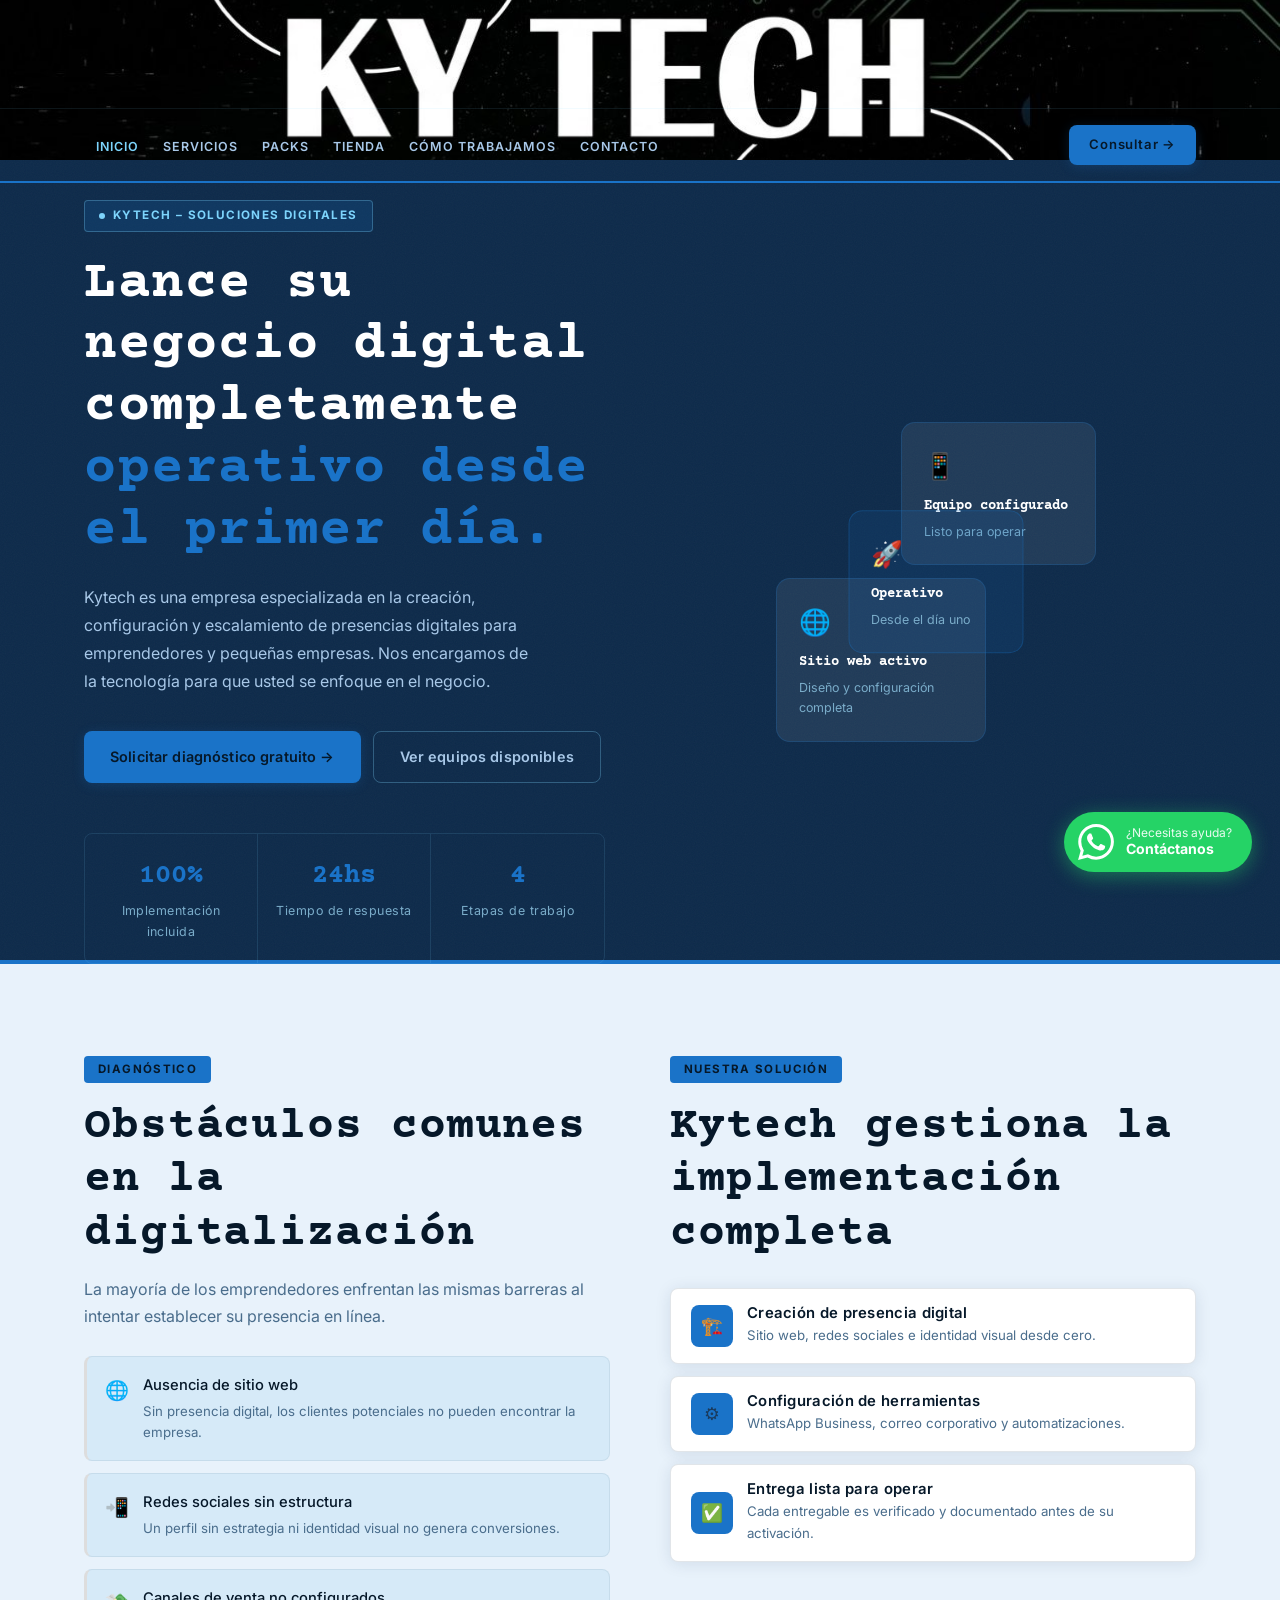
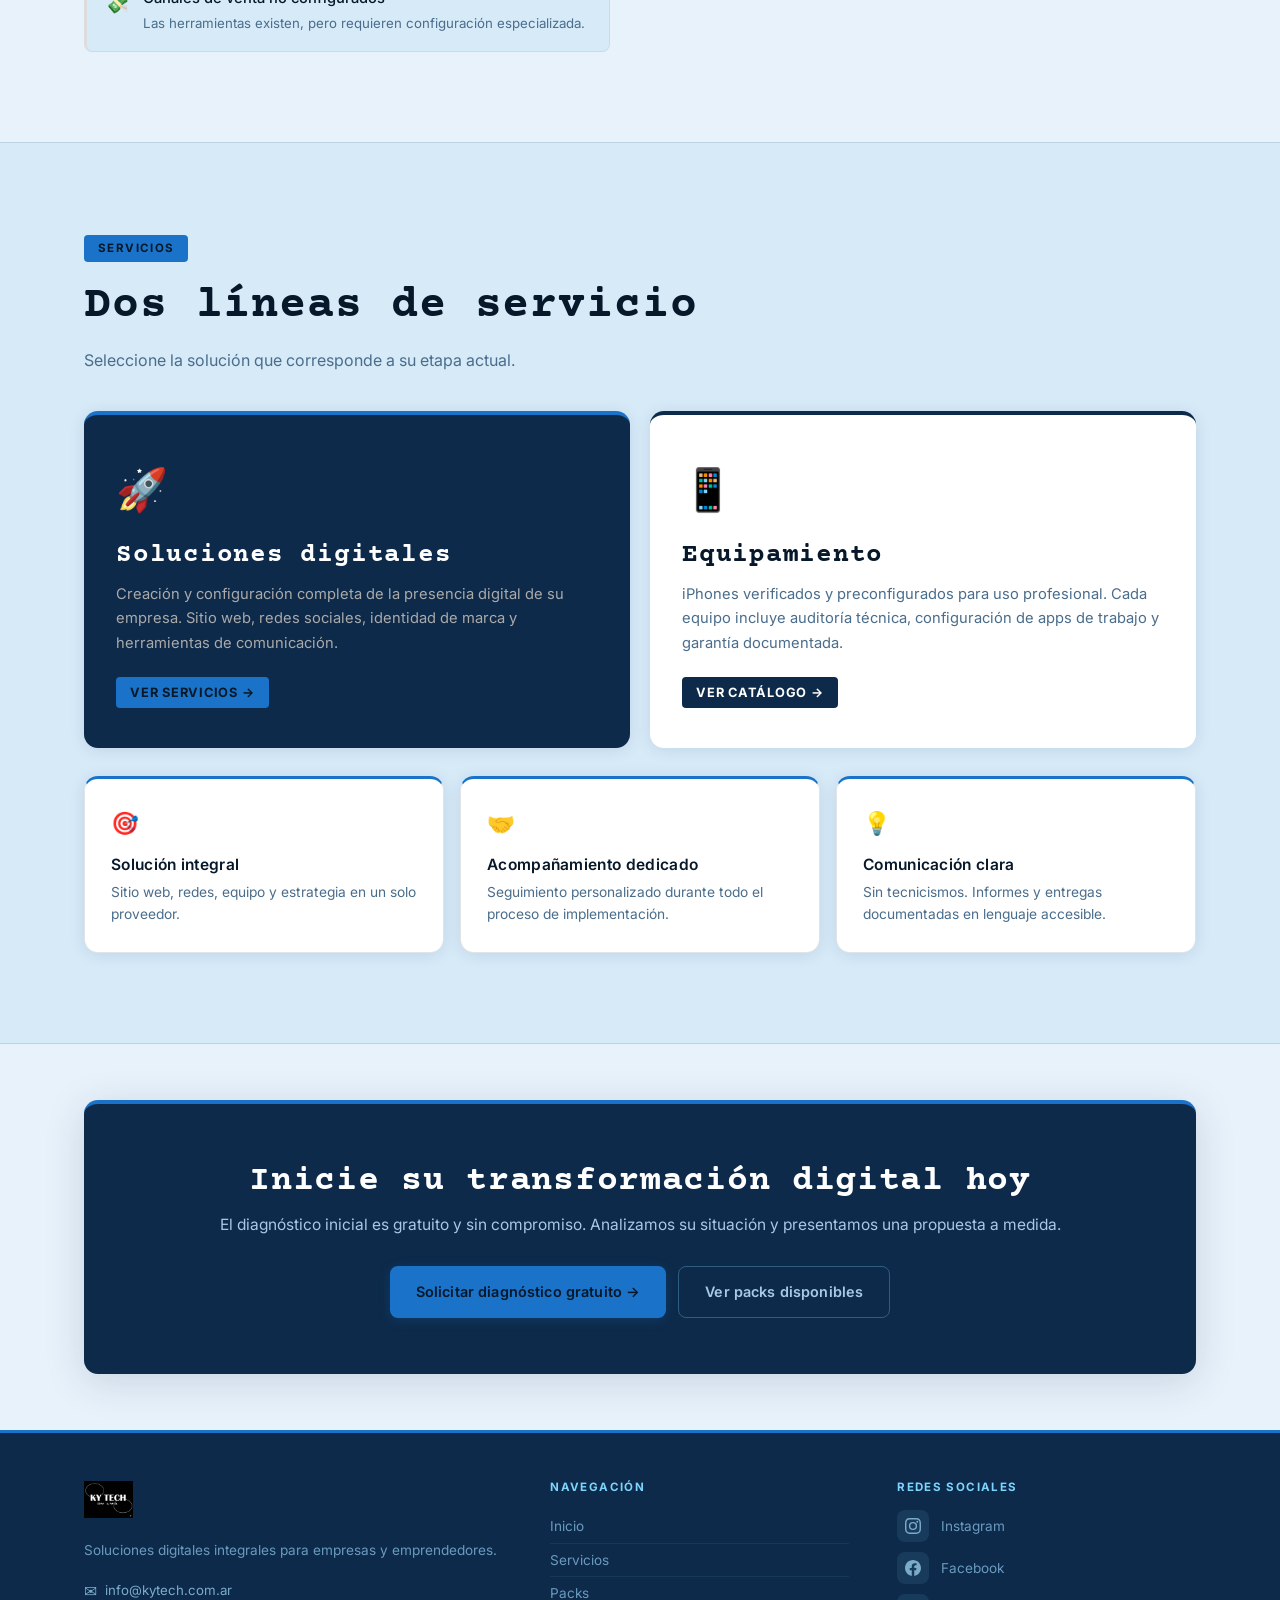
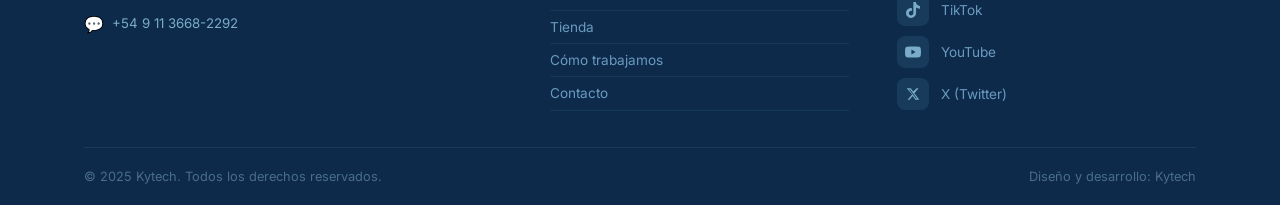
==== commit 472dfdc7: "Add files via upload" ====
--- a/index.html
+++ b/index.html
@@ -13,7 +13,7 @@
     #hero {
       min-height: 100vh;
       display: flex; align-items: center;
-      padding-top: 72px;
+      padding-top: 200px;
       background: var(--bg-dark);
       position: relative; overflow: hidden;
     }
@@ -186,11 +186,15 @@
 </head>
 <body>
 
+<!-- LOGO BANNER -->
+<div class="logo-banner">
+  <a href="index.html"><img src="Baner.png" alt="Kytech Banner"></a>
+</div>
+
 <!-- NAV -->
 <nav>
   <div class="container">
     <div class="nav-inner">
-            <a href="index.html" class="logo-img"><img src="Logo_KyTech.jpg" alt="Kytech"></a>
       <ul class="nav-links">
         <li><a href="index.html" class="active">Inicio</a></li>
         <li><a href="servicios.html">Servicios</a></li>
@@ -226,8 +230,8 @@
       <div>
         <div class="hero-label">Kytech – Soluciones Digitales</div>
         <h1 class="hero-title">
-          Establezca su negocio digital con todo<br>
-          <em>operativo desde el primer día</em>
+          Lance su negocio digital completamente<br>
+          <em>operativo desde el primer día.</em>
         </h1>
         <p class="hero-sub">
           Kytech es una empresa especializada en la creación, configuración y escalamiento de presencias digitales para emprendedores y pequeñas empresas. Nos encargamos de la tecnología para que usted se enfoque en el negocio.
--- a/style.css
+++ b/style.css
@@ -120,11 +120,35 @@
 }
 .btn-outline:hover { border-color: var(--accent); color: var(--dark); transform: translateY(-2px); }
 
-/* ── NAV ── */
+/* ── LOGO BANNER (full width, above nav) ── */
+.logo-banner {
+  width: 100%;
+  background: #000;
+  display: block;
+  position: fixed; top: 0; left: 0; right: 0;
+  z-index: 100;
+  overflow: hidden;
+  line-height: 0;
+  height: 160px;
+}
+.logo-banner a {
+  display: block;
+  width: 100%; height: 100%;
+}
+.logo-banner img {
+  width: 100%;
+  height: 160px;
+  display: block;
+  object-fit: cover;
+  object-position: center center;
+}
+
+/* ── NAV — overlaid on bottom of banner ── */
 nav {
-  position: fixed; top: 0; left: 0; right: 0; z-index: 100;
-  background: var(--bg-dark);
-  border-bottom: 3px solid var(--accent);
+  position: fixed; top: 108px; left: 0; right: 0; z-index: 101;
+  background: transparent;
+  border-top: 1px solid rgba(125,212,252,.1);
+  border-bottom: 2px solid var(--accent);
 }
 .nav-inner {
   display: flex; align-items: center; justify-content: space-between;
@@ -141,18 +165,8 @@
   flex-shrink: 0;
 }
 .logo span { color: var(--accent); }
-.logo-img {
-  display: flex; align-items: center; text-decoration: none;
-  flex-shrink: 0;
-}
-.logo-img img {
-  height: 56px;
-  width: auto;
-  object-fit: contain;
-  mix-blend-mode: screen;
-  transition: opacity .2s;
-}
-.logo-img:hover img { opacity: .85; }
+/* logo in nav no longer shown - logo is in full-width banner */
+.logo-img { display: none; }
 
 /* ── WHATSAPP FLOTANTE ── */
 .wa-float {
@@ -215,7 +229,7 @@
 
 .mobile-menu {
   display: none;
-  position: fixed; top: 72px; left: 0; right: 0; z-index: 99;
+  position: fixed; top: 160px; left: 0; right: 0; z-index: 99;
   background: var(--bg-dark);
   border-bottom: 2px solid var(--accent);
   padding: 18px 24px;
@@ -234,7 +248,7 @@
 
 /* ── PAGE HEADER ── */
 .page-header {
-  padding: 136px 0 70px;
+  padding: 200px 0 70px;
   background: var(--bg-dark);
   position: relative; overflow: hidden;
 }
@@ -405,5 +419,5 @@
 }
 @media (max-width: 600px) {
   .cta-banner { padding: 36px 22px; }
-  .page-header { padding: 116px 0 50px; }
-}
+  .page-header { padding: 180px 0 50px; }
+}
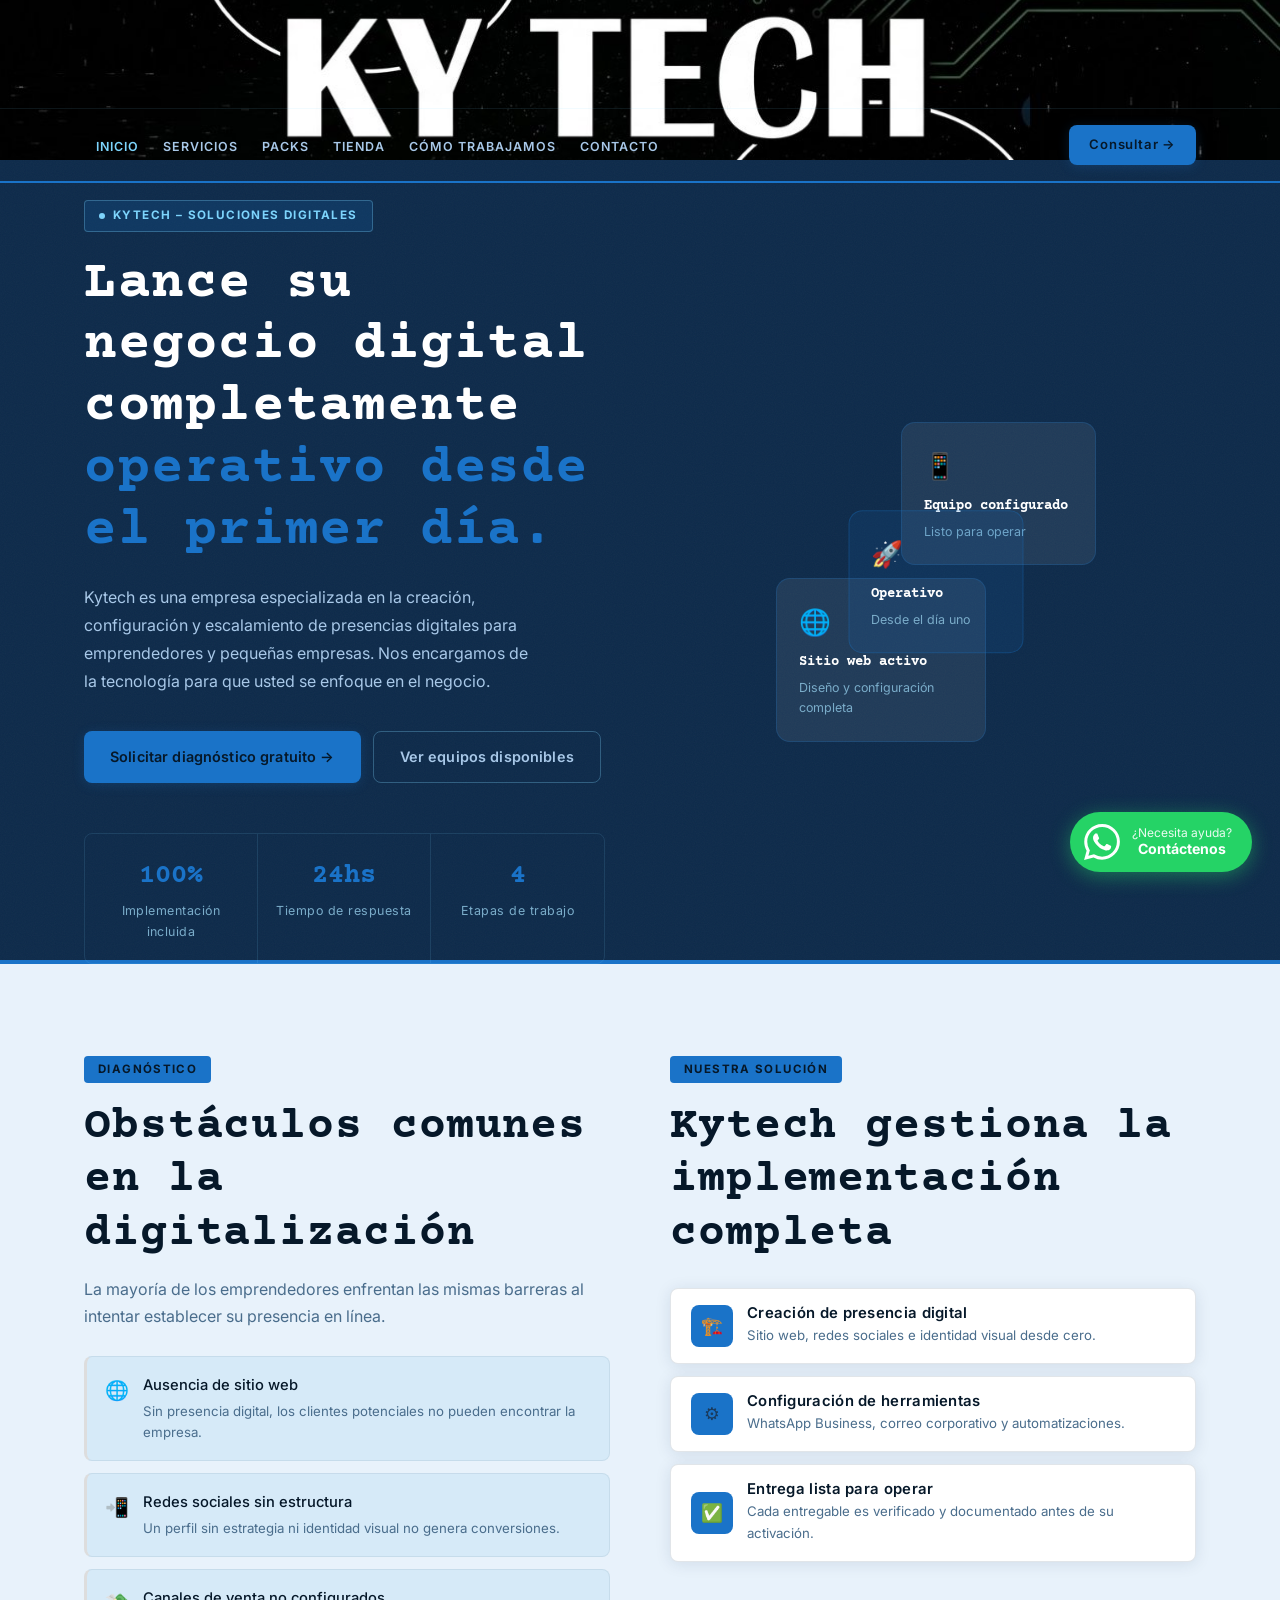
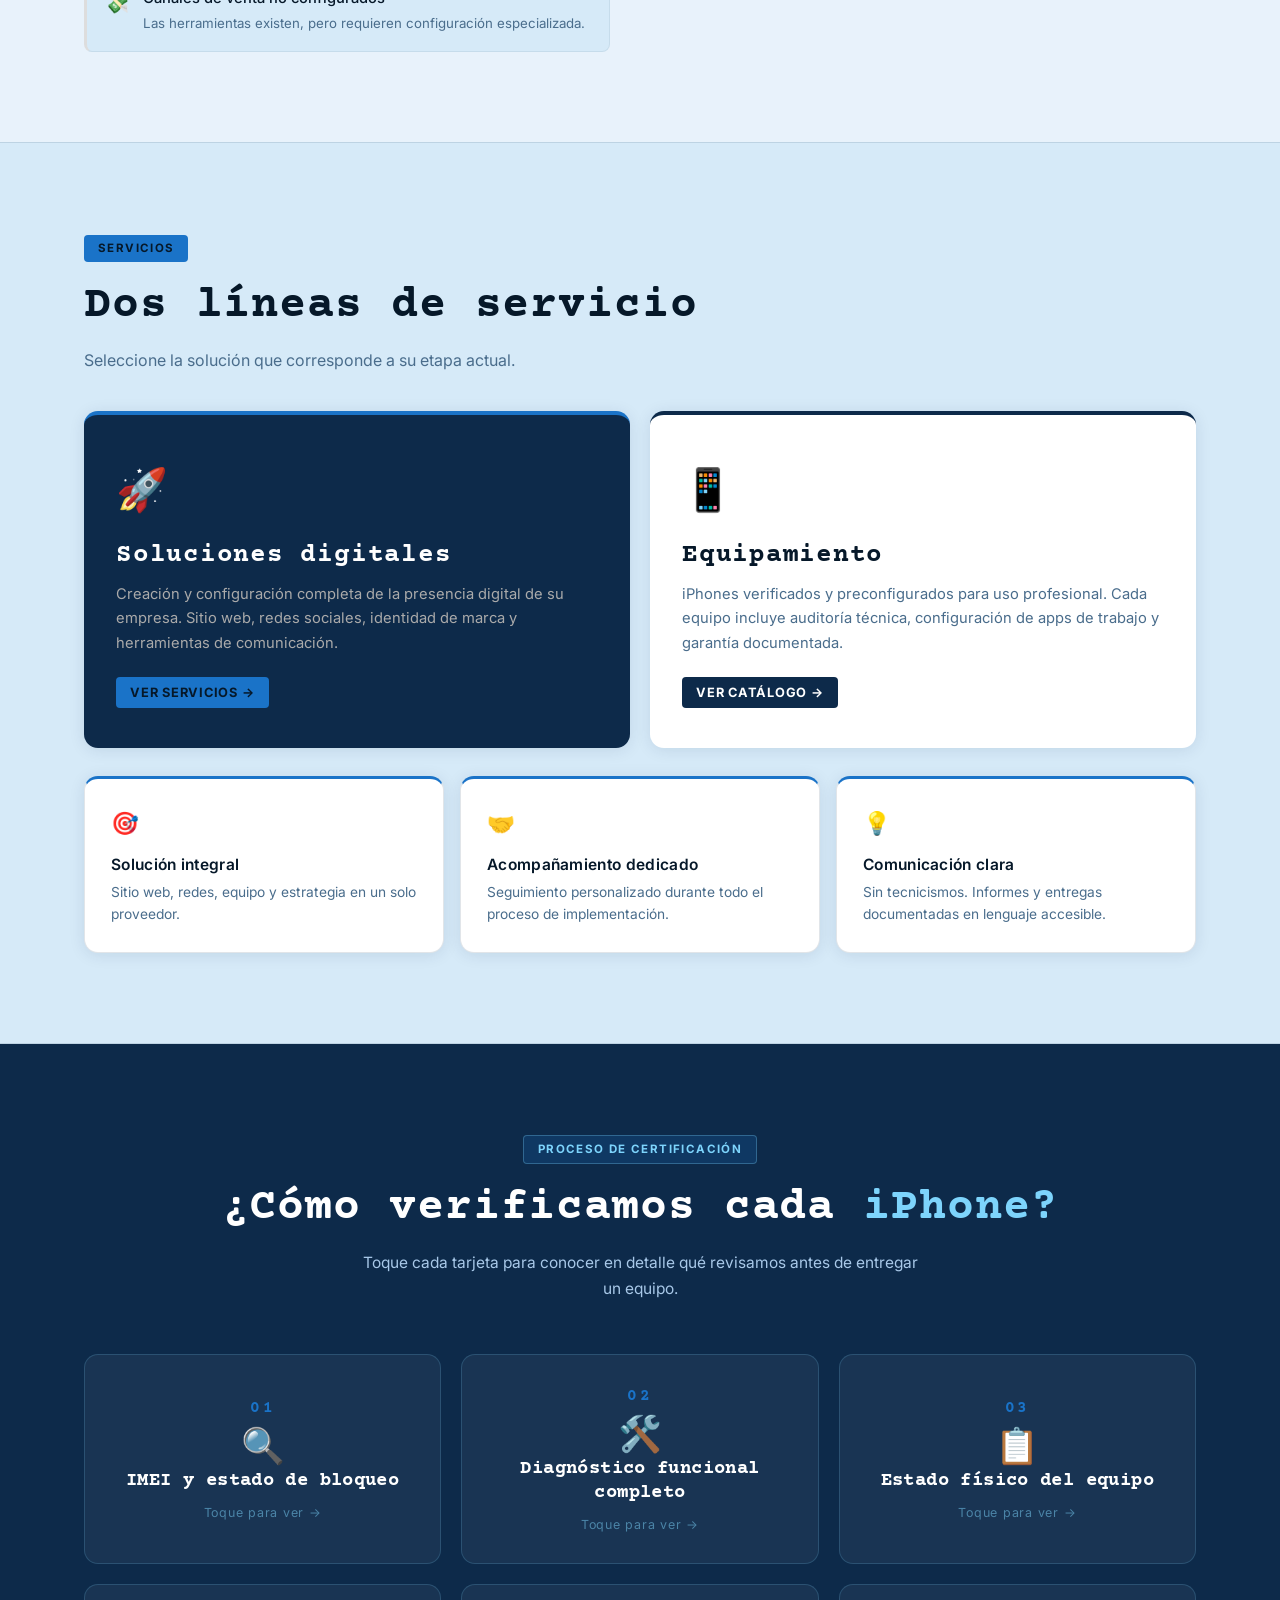
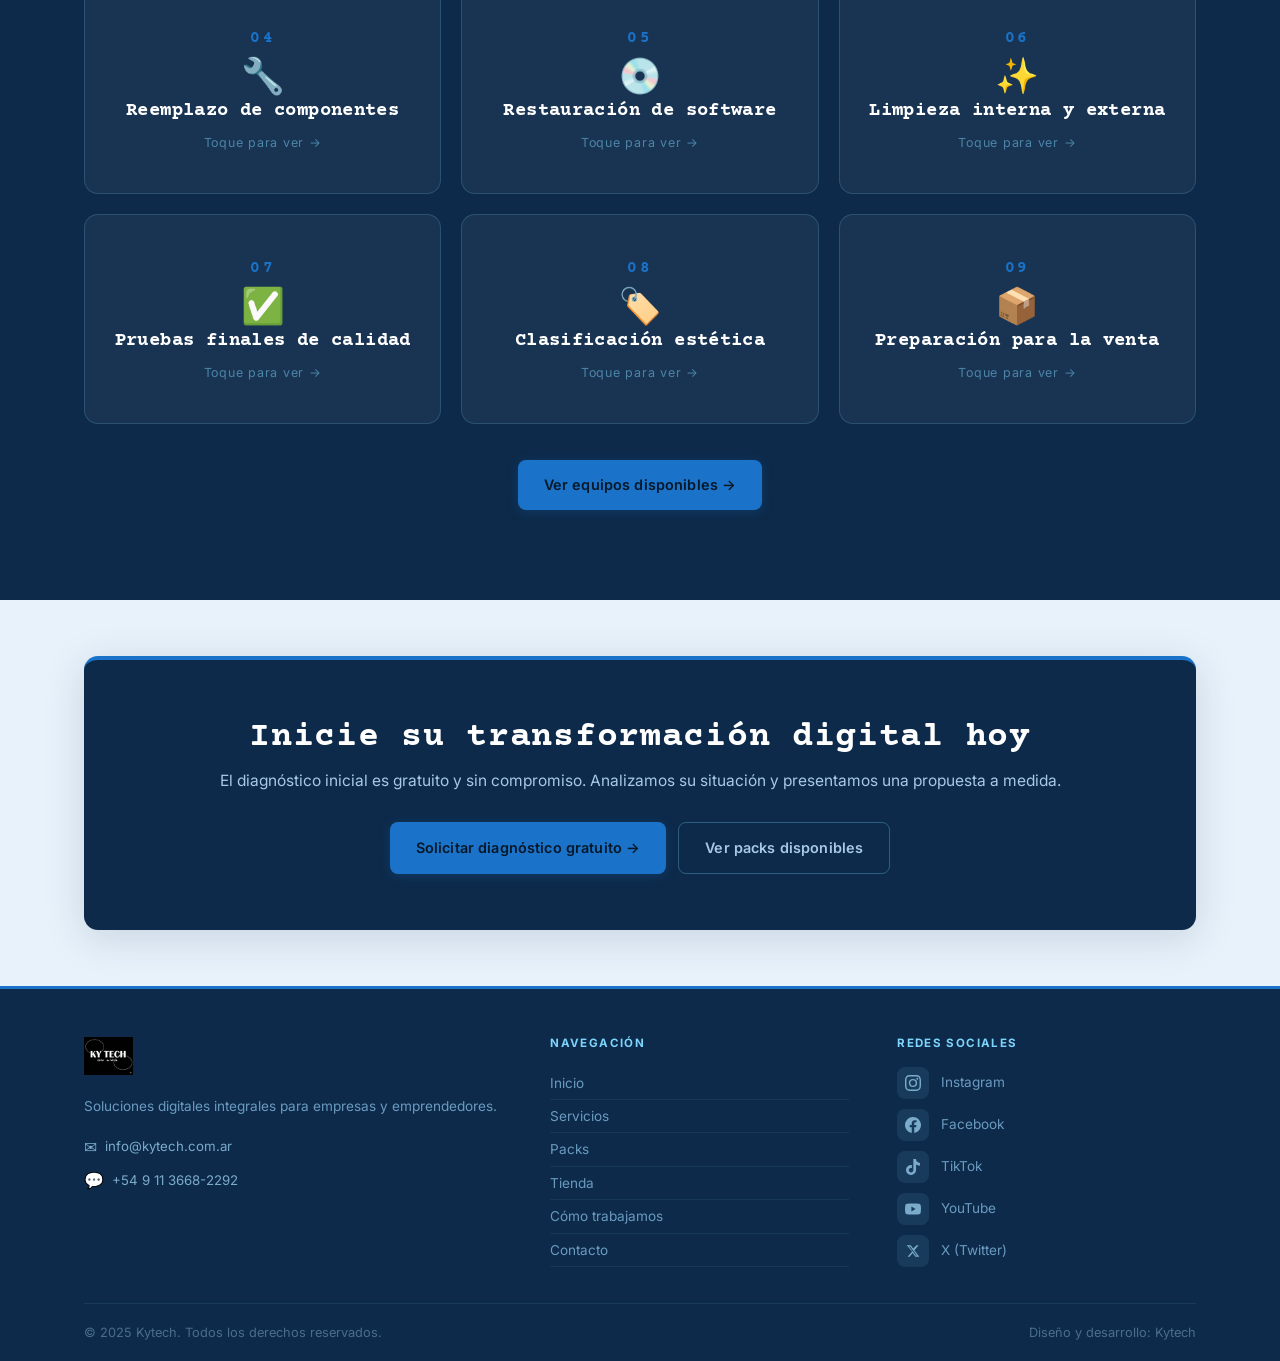
==== commit 7dbf87aa: "Add files via upload" ====
--- a/index.html
+++ b/index.html
@@ -182,6 +182,88 @@
       .benefits-grid { grid-template-columns: 1fr 1fr; }
     }
     @media (max-width: 580px) { .benefits-grid { grid-template-columns: 1fr; } }
+
+    /* ── FLIP CARDS ── */
+    .flip-grid {
+      display: grid;
+      grid-template-columns: repeat(3, 1fr);
+      gap: 20px;
+    }
+    .flip-card {
+      height: 210px;
+      cursor: pointer;
+      perspective: 1000px;
+    }
+    .flip-inner {
+      position: relative;
+      width: 100%; height: 100%;
+      transition: transform .6s cubic-bezier(.4,0,.2,1);
+      transform-style: preserve-3d;
+    }
+    .flip-card.flipped .flip-inner {
+      transform: rotateY(180deg);
+    }
+    .flip-front,
+    .flip-back {
+      position: absolute; inset: 0;
+      border-radius: var(--radius-lg);
+      padding: 20px 18px;
+      backface-visibility: hidden;
+      -webkit-backface-visibility: hidden;
+      display: flex; flex-direction: column;
+      justify-content: center; align-items: center;
+      text-align: center;
+      gap: 6px;
+    }
+    .flip-front {
+      background: rgba(255,255,255,.05);
+      border: 1px solid rgba(125,212,252,.18);
+    }
+    .flip-front:hover {
+      border-color: rgba(26,115,200,.5);
+      background: rgba(26,115,200,.1);
+    }
+    .flip-back {
+      background: var(--accent);
+      border: 1px solid var(--accent-dark);
+      transform: rotateY(180deg);
+    }
+    .flip-num {
+      font-family: var(--font-head);
+      font-size: 1rem; font-weight: 700;
+      letter-spacing: .16em;
+      display: block;
+    }
+    .flip-front .flip-num { color: var(--accent); }
+    .flip-back .flip-num  { color: rgba(255,255,255,.6); }
+    .flip-icon {
+      font-size: 2.2rem;
+      display: block; line-height: 1;
+    }
+    .flip-front h3 {
+      font-family: var(--font-head);
+      font-size: 1.2rem; font-weight: 700;
+      color: var(--white);
+      letter-spacing: .02em;
+      margin: 0;
+      line-height: 1.25;
+    }
+    .flip-back p {
+      font-size: 1.05rem; line-height: 1.6;
+      color: var(--dark);
+      font-weight: 600;
+      margin: 0;
+    }
+    .flip-back strong { color: var(--dark); font-weight: 700; }
+    .flip-hint {
+      font-size: .78rem; letter-spacing: .06em;
+      margin-top: 4px; display: block;
+    }
+    .flip-front .flip-hint { color: rgba(125,212,252,.5); }
+    .flip-back  .flip-hint { color: rgba(6,24,41,.5); }
+
+    @media (max-width: 860px) { .flip-grid { grid-template-columns: repeat(2,1fr); } .flip-card { height: 210px; } }
+    @media (max-width: 520px) { .flip-grid { grid-template-columns: 1fr 1fr; } .flip-card { height: 210px; } }
   </style>
 </head>
 <body>
@@ -308,6 +390,167 @@
       <div class="benefit-card"><div class="benefit-icon">🎯</div><h3>Solución integral</h3><p>Sitio web, redes, equipo y estrategia en un solo proveedor.</p></div>
       <div class="benefit-card"><div class="benefit-icon">🤝</div><h3>Acompañamiento dedicado</h3><p>Seguimiento personalizado durante todo el proceso de implementación.</p></div>
       <div class="benefit-card"><div class="benefit-icon">💡</div><h3>Comunicación clara</h3><p>Sin tecnicismos. Informes y entregas documentadas en lenguaje accesible.</p></div>
+    </div>
+  </div>
+</section>
+
+<!-- FLIP CARDS: PROCESO DE REVISIÓN DE IPHONES -->
+<section class="section" style="background:var(--bg-dark);">
+  <div class="container">
+    <div style="text-align:center;margin-bottom:52px;" class="fade-in">
+      <div class="tag" style="background:rgba(26,115,200,.2);color:#7dd4fc;border:1px solid rgba(125,212,252,.3);">Proceso de certificación</div>
+      <h2 class="section-title" style="color:var(--white);">¿Cómo verificamos cada <em style="color:#7dd4fc;font-style:normal;">iPhone?</em></h2>
+      <p style="color:#a8c8e8;max-width:560px;margin:0 auto;font-size:.97rem;line-height:1.7;">Toque cada tarjeta para conocer en detalle qué revisamos antes de entregar un equipo.</p>
+    </div>
+    <div class="flip-grid fade-in">
+
+      <div class="flip-card" onclick="this.classList.toggle('flipped')">
+        <div class="flip-inner">
+          <div class="flip-front">
+            <span class="flip-num">01</span>
+            <span class="flip-icon">🔍</span>
+            <h3>IMEI y estado de bloqueo</h3>
+            <span class="flip-hint">Toque para ver →</span>
+          </div>
+          <div class="flip-back">
+            <span class="flip-num">01</span>
+            <p>Verificamos que el equipo no esté reportado como robado y que no tenga bloqueo de iCloud (Activation Lock).</p>
+            <span class="flip-hint">Toque para volver →</span>
+          </div>
+        </div>
+      </div>
+
+      <div class="flip-card" onclick="this.classList.toggle('flipped')">
+        <div class="flip-inner">
+          <div class="flip-front">
+            <span class="flip-num">02</span>
+            <span class="flip-icon">🛠️</span>
+            <h3>Diagnóstico funcional completo</h3>
+            <span class="flip-hint">Toque para ver →</span>
+          </div>
+          <div class="flip-back">
+            <span class="flip-num">02</span>
+            <p>Probamos pantalla (touch y píxeles), batería, cámaras, micrófono, parlantes, sensores, Face ID / Touch ID, WiFi, Bluetooth y señal celular.</p>
+            <span class="flip-hint">Toque para volver →</span>
+          </div>
+        </div>
+      </div>
+
+      <div class="flip-card" onclick="this.classList.toggle('flipped')">
+        <div class="flip-inner">
+          <div class="flip-front">
+            <span class="flip-num">03</span>
+            <span class="flip-icon">📋</span>
+            <h3>Estado físico del equipo</h3>
+            <span class="flip-hint">Toque para ver →</span>
+          </div>
+          <div class="flip-back">
+            <span class="flip-num">03</span>
+            <p>Inspeccionamos carcasa, pantalla (rayones o golpes), botones, puerto Lightning y posibles daños por contacto con líquidos.</p>
+            <span class="flip-hint">Toque para volver →</span>
+          </div>
+        </div>
+      </div>
+
+      <div class="flip-card" onclick="this.classList.toggle('flipped')">
+        <div class="flip-inner">
+          <div class="flip-front">
+            <span class="flip-num">04</span>
+            <span class="flip-icon">🔧</span>
+            <h3>Reemplazo de componentes</h3>
+            <span class="flip-hint">Toque para ver →</span>
+          </div>
+          <div class="flip-back">
+            <span class="flip-num">04</span>
+            <p>Sustituimos batería, pantalla u otros módulos que no cumplan con nuestros estándares de calidad.</p>
+            <span class="flip-hint">Toque para volver →</span>
+          </div>
+        </div>
+      </div>
+
+      <div class="flip-card" onclick="this.classList.toggle('flipped')">
+        <div class="flip-inner">
+          <div class="flip-front">
+            <span class="flip-num">05</span>
+            <span class="flip-icon">💿</span>
+            <h3>Restauración de software</h3>
+            <span class="flip-hint">Toque para ver →</span>
+          </div>
+          <div class="flip-back">
+            <span class="flip-num">05</span>
+            <p>Formateamos el equipo e instalamos iOS limpio utilizando herramientas oficiales. Sin datos previos ni aplicaciones de terceros.</p>
+            <span class="flip-hint">Toque para volver →</span>
+          </div>
+        </div>
+      </div>
+
+      <div class="flip-card" onclick="this.classList.toggle('flipped')">
+        <div class="flip-inner">
+          <div class="flip-front">
+            <span class="flip-num">06</span>
+            <span class="flip-icon">✨</span>
+            <h3>Limpieza interna y externa</h3>
+            <span class="flip-hint">Toque para ver →</span>
+          </div>
+          <div class="flip-back">
+            <span class="flip-num">06</span>
+            <p>Eliminamos polvo, suciedad y residuos para asegurar correcto funcionamiento y buena presentación del equipo.</p>
+            <span class="flip-hint">Toque para volver →</span>
+          </div>
+        </div>
+      </div>
+
+      <div class="flip-card" onclick="this.classList.toggle('flipped')">
+        <div class="flip-inner">
+          <div class="flip-front">
+            <span class="flip-num">07</span>
+            <span class="flip-icon">✅</span>
+            <h3>Pruebas finales de calidad</h3>
+            <span class="flip-hint">Toque para ver →</span>
+          </div>
+          <div class="flip-back">
+            <span class="flip-num">07</span>
+            <p>Volvemos a testear todas las funciones para garantizar que el equipo esté en óptimas condiciones antes de la entrega.</p>
+            <span class="flip-hint">Toque para volver →</span>
+          </div>
+        </div>
+      </div>
+
+      <div class="flip-card" onclick="this.classList.toggle('flipped')">
+        <div class="flip-inner">
+          <div class="flip-front">
+            <span class="flip-num">08</span>
+            <span class="flip-icon">🏷️</span>
+            <h3>Clasificación estética</h3>
+            <span class="flip-hint">Toque para ver →</span>
+          </div>
+          <div class="flip-back">
+            <span class="flip-num">08</span>
+            <p>Asignamos una categoría <strong>A, B o C</strong> según el nivel de desgaste visual, con criterios documentados y transparentes.</p>
+            <span class="flip-hint">Toque para volver →</span>
+          </div>
+        </div>
+      </div>
+
+      <div class="flip-card" onclick="this.classList.toggle('flipped')">
+        <div class="flip-inner">
+          <div class="flip-front">
+            <span class="flip-num">09</span>
+            <span class="flip-icon">📦</span>
+            <h3>Preparación para la venta</h3>
+            <span class="flip-hint">Toque para ver →</span>
+          </div>
+          <div class="flip-back">
+            <span class="flip-num">09</span>
+            <p>Lo embalamos, incluimos accesorios y definimos la garantía correspondiente (entre 3 y 12 meses según modelo y condición).</p>
+            <span class="flip-hint">Toque para volver →</span>
+          </div>
+        </div>
+      </div>
+
+    </div>
+    <div style="text-align:center;margin-top:36px;">
+      <a href="tienda.html" class="btn btn-primary">Ver equipos disponibles →</a>
     </div>
   </div>
 </section>
@@ -388,15 +631,79 @@
   mobileMenu.querySelectorAll('a').forEach(a => a.addEventListener('click', () => mobileMenu.classList.remove('open')));
   const obs = new IntersectionObserver(entries => entries.forEach(e => { if(e.isIntersecting){ e.target.classList.add('visible'); obs.unobserve(e.target); } }), { threshold: 0.1 });
   document.querySelectorAll('.fade-in').forEach(f => obs.observe(f));
+
+  // WhatsApp menu
+  function toggleWaMenu(e) {
+    e.stopPropagation();
+    const menu = document.getElementById('waMenu');
+    menu.classList.toggle('open');
+  }
+  document.addEventListener('click', function(e) {
+    const wrapper = document.getElementById('waWrapper');
+    if (wrapper && !wrapper.contains(e.target)) {
+      document.getElementById('waMenu').classList.remove('open');
+    }
+  });
+
 </script>
-<a href="https://wa.me/5491136682292?text=Hola%2C%20necesito%20ayuda" target="_blank" class="wa-float" aria-label="Contactar por WhatsApp">
-  <div class="wa-float-icon">
-    <svg viewBox="0 0 24 24" xmlns="http://www.w3.org/2000/svg"><path d="M17.472 14.382c-.297-.149-1.758-.867-2.03-.967-.273-.099-.471-.148-.67.15-.197.297-.767.966-.94 1.164-.173.199-.347.223-.644.075-.297-.15-1.255-.463-2.39-1.475-.883-.788-1.48-1.761-1.653-2.059-.173-.297-.018-.458.13-.606.134-.133.298-.347.446-.52.149-.174.198-.298.298-.497.099-.198.05-.371-.025-.52-.075-.149-.669-1.612-.916-2.207-.242-.579-.487-.5-.669-.51-.173-.008-.371-.01-.57-.01-.198 0-.52.074-.792.372-.272.297-1.04 1.016-1.04 2.479 0 1.462 1.065 2.875 1.213 3.074.149.198 2.096 3.2 5.077 4.487.709.306 1.262.489 1.694.625.712.227 1.36.195 1.871.118.571-.085 1.758-.719 2.006-1.413.248-.694.248-1.289.173-1.413-.074-.124-.272-.198-.57-.347m-5.421 7.403h-.004a9.87 9.87 0 01-5.031-1.378l-.361-.214-3.741.982.998-3.648-.235-.374a9.86 9.86 0 01-1.51-5.26c.001-5.45 4.436-9.884 9.888-9.884 2.64 0 5.122 1.03 6.988 2.898a9.825 9.825 0 012.893 6.994c-.003 5.45-4.437 9.884-9.885 9.884m8.413-18.297A11.815 11.815 0 0012.05 0C5.495 0 .16 5.335.157 11.892c0 2.096.547 4.142 1.588 5.945L.057 24l6.305-1.654a11.882 11.882 0 005.683 1.448h.005c6.554 0 11.89-5.335 11.893-11.893a11.821 11.821 0 00-3.48-8.413z"/></svg>
+<!-- WhatsApp flotante con menú de opciones -->
+<div class="wa-wrapper" id="waWrapper">
+
+  <!-- Menú de opciones -->
+  <div class="wa-menu" id="waMenu">
+    <div class="wa-menu-header">
+      <span>¿En qué podemos ayudarle?</span>
+      <button class="wa-close" onclick="toggleWaMenu(event)">✕</button>
+    </div>
+    <a class="wa-option" href="https://wa.me/5491136682292?text=Hola%2C%20me%20interesa%20iniciar%20mi%20negocio%20digital%20desde%20cero.%20%C2%BFPodr%C3%ADan%20asesorarme%3F" target="_blank">
+      <span class="wa-opt-icon">🚀</span>
+      <div>
+        <strong>Quiero iniciar mi negocio digital</strong>
+        <small>Consulta sobre servicios y packs</small>
+      </div>
+    </a>
+    <a class="wa-option" href="https://wa.me/5491136682292?text=Hola%2C%20estoy%20interesado%20en%20adquirir%20un%20iPhone.%20%C2%BFQu%C3%A9%20equipos%20tienen%20disponibles%3F" target="_blank">
+      <span class="wa-opt-icon">📱</span>
+      <div>
+        <strong>Consulta sobre iPhones</strong>
+        <small>Stock, precios y especificaciones</small>
+      </div>
+    </a>
+    <a class="wa-option" href="https://wa.me/5491136682292?text=Hola%2C%20quisiera%20obtener%20un%20diagn%C3%B3stico%20digital%20gratuito%20para%20mi%20empresa." target="_blank">
+      <span class="wa-opt-icon">🔍</span>
+      <div>
+        <strong>Solicitar diagnóstico gratuito</strong>
+        <small>Evaluación de su presencia digital</small>
+      </div>
+    </a>
+    <a class="wa-option" href="https://wa.me/5491136682292?text=Hola%2C%20ya%20soy%20cliente%20de%20Kytech%20y%20necesito%20soporte%20t%C3%A9cnico." target="_blank">
+      <span class="wa-opt-icon">🛠️</span>
+      <div>
+        <strong>Soporte técnico</strong>
+        <small>Asistencia para clientes actuales</small>
+      </div>
+    </a>
+    <a class="wa-option" href="https://wa.me/5491136682292?text=Hola%2C%20tengo%20una%20consulta%20general%20sobre%20los%20servicios%20de%20Kytech." target="_blank">
+      <span class="wa-opt-icon">💬</span>
+      <div>
+        <strong>Consulta general</strong>
+        <small>Otra consulta o información</small>
+      </div>
+    </a>
   </div>
-  <div class="wa-float-text">
-    <span class="wa-top">¿Necesitas ayuda?</span>
-    <span class="wa-bottom">Contáctanos</span>
-  </div>
-</a>
+
+  <!-- Botón flotante -->
+  <button class="wa-float" onclick="toggleWaMenu(event)" aria-label="Contactar por WhatsApp">
+    <div class="wa-float-icon">
+      <svg viewBox="0 0 24 24" xmlns="http://www.w3.org/2000/svg"><path d="M17.472 14.382c-.297-.149-1.758-.867-2.03-.967-.273-.099-.471-.148-.67.15-.197.297-.767.966-.94 1.164-.173.199-.347.223-.644.075-.297-.15-1.255-.463-2.39-1.475-.883-.788-1.48-1.761-1.653-2.059-.173-.297-.018-.458.13-.606.134-.133.298-.347.446-.52.149-.174.198-.298.298-.497.099-.198.05-.371-.025-.52-.075-.149-.669-1.612-.916-2.207-.242-.579-.487-.5-.669-.51-.173-.008-.371-.01-.57-.01-.198 0-.52.074-.792.372-.272.297-1.04 1.016-1.04 2.479 0 1.462 1.065 2.875 1.213 3.074.149.198 2.096 3.2 5.077 4.487.709.306 1.262.489 1.694.625.712.227 1.36.195 1.871.118.571-.085 1.758-.719 2.006-1.413.248-.694.248-1.289.173-1.413-.074-.124-.272-.198-.57-.347m-5.421 7.403h-.004a9.87 9.87 0 01-5.031-1.378l-.361-.214-3.741.982.998-3.648-.235-.374a9.86 9.86 0 01-1.51-5.26c.001-5.45 4.436-9.884 9.888-9.884 2.64 0 5.122 1.03 6.988 2.898a9.825 9.825 0 012.893 6.994c-.003 5.45-4.437 9.884-9.885 9.884m8.413-18.297A11.815 11.815 0 0012.05 0C5.495 0 .16 5.335.157 11.892c0 2.096.547 4.142 1.588 5.945L.057 24l6.305-1.654a11.882 11.882 0 005.683 1.448h.005c6.554 0 11.89-5.335 11.893-11.893a11.821 11.821 0 00-3.48-8.413z"/></svg>
+    </div>
+    <div class="wa-float-text">
+      <span class="wa-top">¿Necesita ayuda?</span>
+      <span class="wa-bottom">Contáctenos</span>
+    </div>
+  </button>
+
+</div>
+
 </body>
 </html>
--- a/style.css
+++ b/style.css
@@ -168,23 +168,89 @@
 /* logo in nav no longer shown - logo is in full-width banner */
 .logo-img { display: none; }
 
-/* ── WHATSAPP FLOTANTE ── */
-.wa-float {
+/* ── WHATSAPP FLOTANTE CON MENÚ ── */
+.wa-wrapper {
   position: fixed;
   bottom: 28px; right: 28px;
   z-index: 999;
-  display: flex; align-items: center; gap: 12px;
+  display: flex; flex-direction: column; align-items: flex-end;
+  gap: 12px;
+}
+
+/* Menú desplegable */
+.wa-menu {
+  background: #fff;
+  border-radius: 16px;
+  box-shadow: 0 8px 40px rgba(0,0,0,.18);
+  width: 300px;
+  overflow: hidden;
+  display: none;
+  flex-direction: column;
+  transform: translateY(10px);
+  opacity: 0;
+  transition: transform .25s ease, opacity .25s ease;
+  border: 1px solid rgba(0,0,0,.08);
+}
+.wa-menu.open {
+  display: flex;
+  transform: translateY(0);
+  opacity: 1;
+}
+.wa-menu-header {
+  display: flex; justify-content: space-between; align-items: center;
+  padding: 14px 16px;
   background: #25d366;
   color: #fff;
-  text-decoration: none;
+  font-family: var(--font-body);
+  font-size: .88rem; font-weight: 700;
+}
+.wa-close {
+  background: none; border: none; color: #fff;
+  font-size: 1rem; cursor: pointer; line-height: 1;
+  opacity: .8; transition: opacity .2s;
+  padding: 0;
+}
+.wa-close:hover { opacity: 1; }
+
+.wa-option {
+  display: flex; align-items: center; gap: 14px;
+  padding: 13px 16px;
+  text-decoration: none; color: #1a3a5c;
+  border-bottom: 1px solid #f0f0f0;
+  transition: background .18s;
+  font-family: var(--font-body);
+}
+.wa-option:last-child { border-bottom: none; }
+.wa-option:hover { background: #f0faf4; }
+.wa-opt-icon {
+  font-size: 1.4rem; flex-shrink: 0;
+  width: 36px; height: 36px;
+  display: flex; align-items: center; justify-content: center;
+  background: #f0faf4; border-radius: 10px;
+}
+.wa-option strong {
+  display: block; font-size: .86rem; font-weight: 700;
+  color: #0d2a4a; line-height: 1.3;
+}
+.wa-option small {
+  display: block; font-size: .76rem; color: #6a9bbf;
+  margin-top: 2px;
+}
+
+/* Botón principal */
+.wa-float {
+  display: inline-flex;
+  align-items: center;
+  gap: 12px;
+  background: #25d366;
+  color: #fff;
+  border: none;
   padding: 12px 20px 12px 14px;
   border-radius: 50px;
   box-shadow: 0 4px 20px rgba(37,211,102,.45);
   font-family: var(--font-body);
-  font-size: .85rem;
-  font-weight: 600;
+  cursor: pointer;
   transition: transform .2s, box-shadow .2s;
-  max-width: 260px;
 }
 .wa-float:hover {
   transform: translateY(-3px);
@@ -196,7 +262,6 @@
   display: flex; align-items: center; justify-content: center;
 }
 .wa-float-icon svg { width: 36px; height: 36px; fill: #fff; }
-.wa-float-text {}
 .wa-float-text .wa-top {
   font-size: .75rem; font-weight: 400;
   opacity: .9; display: block; line-height: 1.2;
